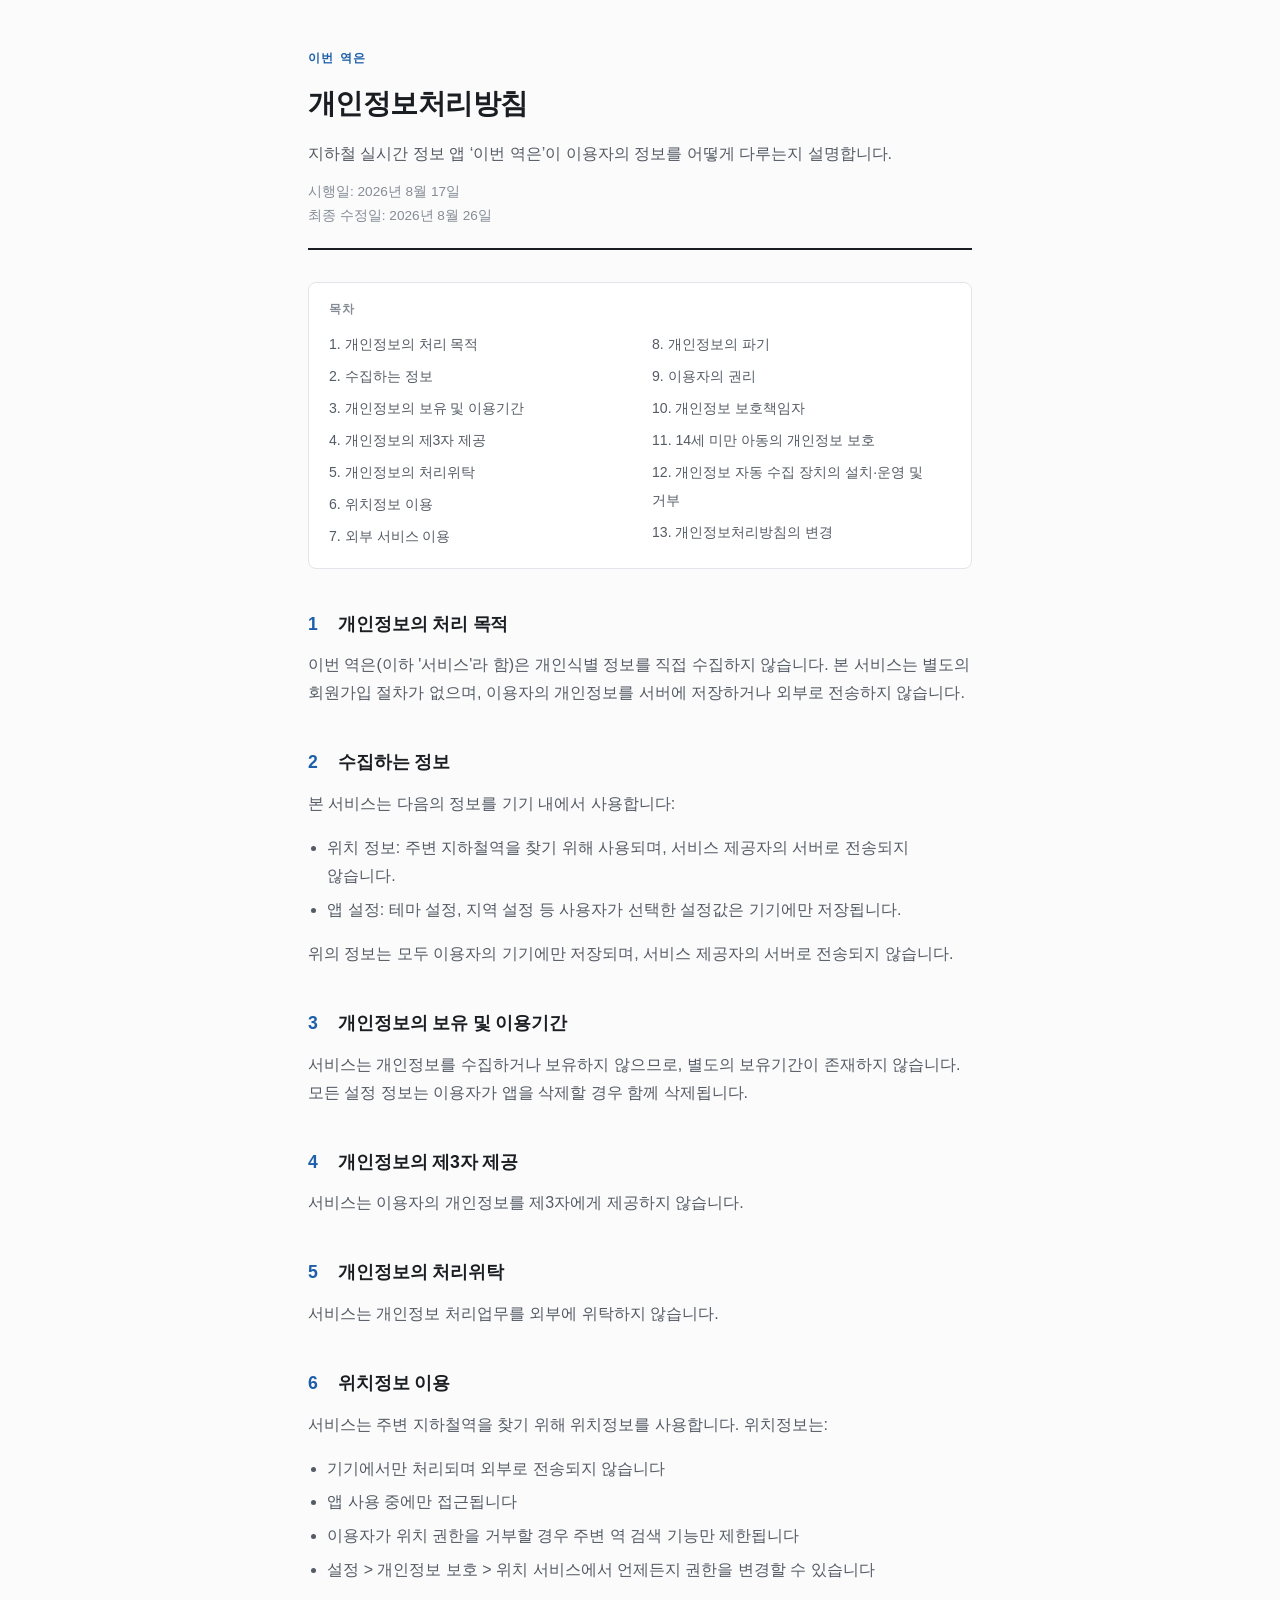
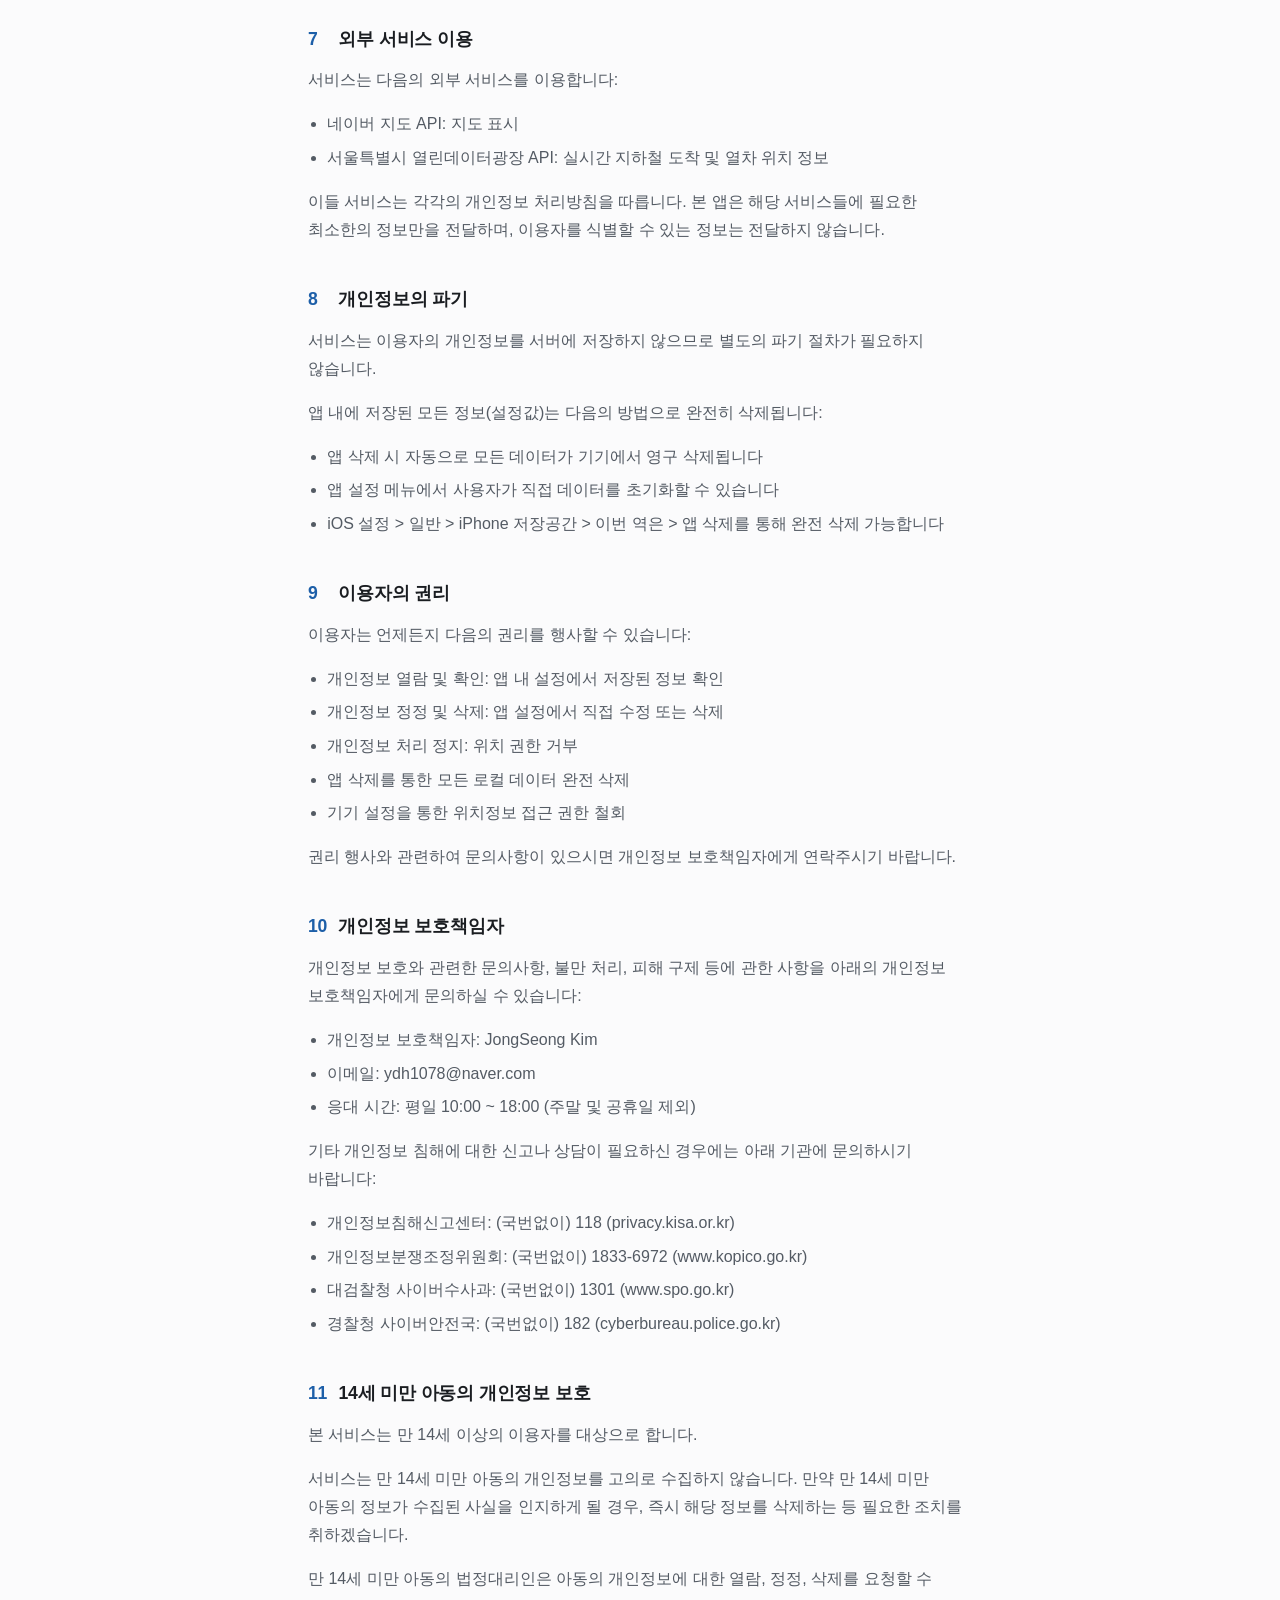
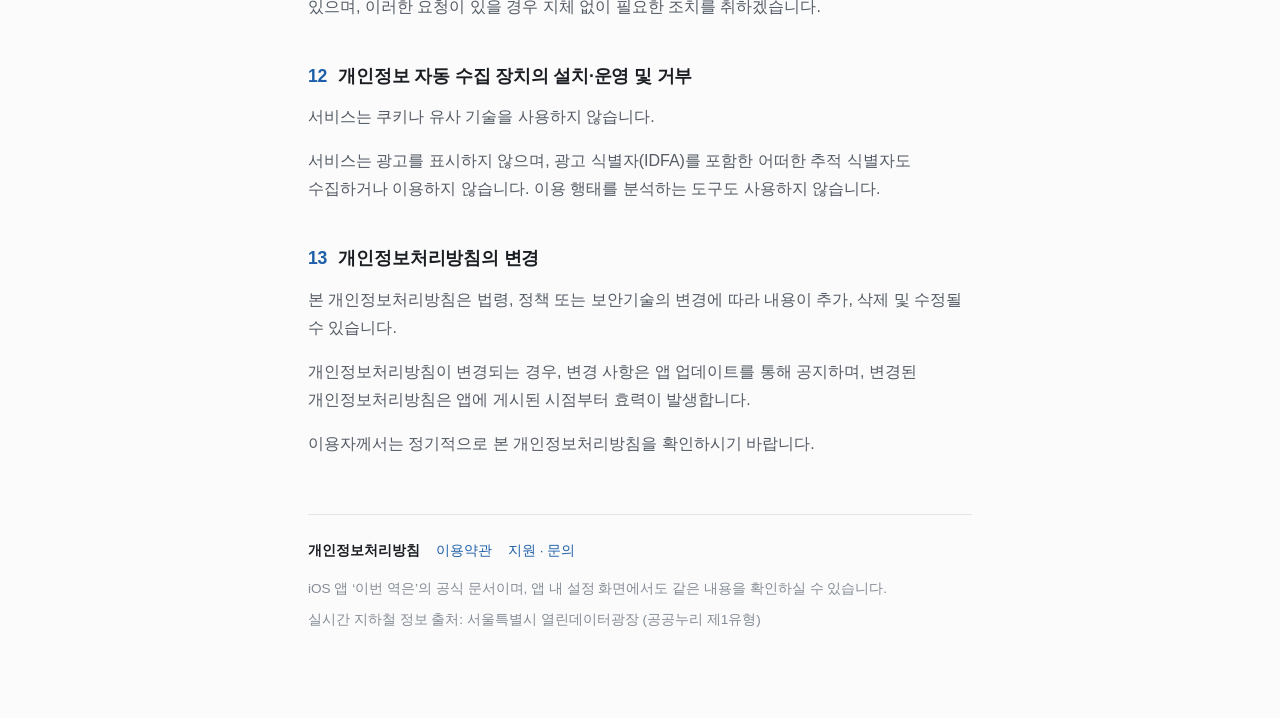
==== docs/index.html @ 6d937fe6 "Add files via upload" ====
<!DOCTYPE html>
<html lang="ko">
<head>
<meta charset="utf-8">
<meta name="viewport" content="width=device-width, initial-scale=1">
<title>개인정보처리방침 · 이번 역은</title>
<meta name="description" content="지하철 실시간 정보 앱 ‘이번 역은’이 이용자의 정보를 어떻게 다루는지 설명합니다.">
<link rel="stylesheet" href="style.css">
</head>
<body>
<div class="wrap">
  <header>
    <p class="app"><a href="index.html">이번 역은</a></p>
    <h1>개인정보처리방침</h1>
    <p class="lede">지하철 실시간 정보 앱 ‘이번 역은’이 이용자의 정보를 어떻게 다루는지 설명합니다.</p>
    <p class="dates">시행일: 2026년 8월 17일
최종 수정일: 2026년 8월 26일</p>
  </header>

  <nav aria-label="목차"><h2>목차</h2><ul><li><a href="#s1">1. 개인정보의 처리 목적</a></li><li><a href="#s2">2. 수집하는 정보</a></li><li><a href="#s3">3. 개인정보의 보유 및 이용기간</a></li><li><a href="#s4">4. 개인정보의 제3자 제공</a></li><li><a href="#s5">5. 개인정보의 처리위탁</a></li><li><a href="#s6">6. 위치정보 이용</a></li><li><a href="#s7">7. 외부 서비스 이용</a></li><li><a href="#s8">8. 개인정보의 파기</a></li><li><a href="#s9">9. 이용자의 권리</a></li><li><a href="#s10">10. 개인정보 보호책임자</a></li><li><a href="#s11">11. 14세 미만 아동의 개인정보 보호</a></li><li><a href="#s12">12. 개인정보 자동 수집 장치의 설치·운영 및 거부</a></li><li><a href="#s13">13. 개인정보처리방침의 변경</a></li></ul></nav>

    <section id="s1">
      <h2><span class="num">1</span>개인정보의 처리 목적</h2>
      <p>이번 역은(이하 &#x27;서비스&#x27;라 함)은 개인식별 정보를 직접 수집하지 않습니다. 본 서비스는 별도의 회원가입 절차가 없으며, 이용자의 개인정보를 서버에 저장하거나 외부로 전송하지 않습니다.</p>
    </section>
    <section id="s2">
      <h2><span class="num">2</span>수집하는 정보</h2>
      <p>본 서비스는 다음의 정보를 기기 내에서 사용합니다:</p>
      <ul><li>위치 정보: 주변 지하철역을 찾기 위해 사용되며, 서비스 제공자의 서버로 전송되지 않습니다.</li><li>앱 설정: 테마 설정, 지역 설정 등 사용자가 선택한 설정값은 기기에만 저장됩니다.</li></ul>
      <p>위의 정보는 모두 이용자의 기기에만 저장되며, 서비스 제공자의 서버로 전송되지 않습니다.</p>
    </section>
    <section id="s3">
      <h2><span class="num">3</span>개인정보의 보유 및 이용기간</h2>
      <p>서비스는 개인정보를 수집하거나 보유하지 않으므로, 별도의 보유기간이 존재하지 않습니다. 모든 설정 정보는 이용자가 앱을 삭제할 경우 함께 삭제됩니다.</p>
    </section>
    <section id="s4">
      <h2><span class="num">4</span>개인정보의 제3자 제공</h2>
      <p>서비스는 이용자의 개인정보를 제3자에게 제공하지 않습니다.</p>
    </section>
    <section id="s5">
      <h2><span class="num">5</span>개인정보의 처리위탁</h2>
      <p>서비스는 개인정보 처리업무를 외부에 위탁하지 않습니다.</p>
    </section>
    <section id="s6">
      <h2><span class="num">6</span>위치정보 이용</h2>
      <p>서비스는 주변 지하철역을 찾기 위해 위치정보를 사용합니다. 위치정보는:</p>
      <ul><li>기기에서만 처리되며 외부로 전송되지 않습니다</li><li>앱 사용 중에만 접근됩니다</li><li>이용자가 위치 권한을 거부할 경우 주변 역 검색 기능만 제한됩니다</li><li>설정 &gt; 개인정보 보호 &gt; 위치 서비스에서 언제든지 권한을 변경할 수 있습니다</li></ul>
    </section>
    <section id="s7">
      <h2><span class="num">7</span>외부 서비스 이용</h2>
      <p>서비스는 다음의 외부 서비스를 이용합니다:</p>
      <ul><li>네이버 지도 API: 지도 표시</li><li>서울특별시 열린데이터광장 API: 실시간 지하철 도착 및 열차 위치 정보</li></ul>
      <p>이들 서비스는 각각의 개인정보 처리방침을 따릅니다. 본 앱은 해당 서비스들에 필요한 최소한의 정보만을 전달하며, 이용자를 식별할 수 있는 정보는 전달하지 않습니다.</p>
    </section>
    <section id="s8">
      <h2><span class="num">8</span>개인정보의 파기</h2>
      <p>서비스는 이용자의 개인정보를 서버에 저장하지 않으므로 별도의 파기 절차가 필요하지 않습니다.</p>
      <p>앱 내에 저장된 모든 정보(설정값)는 다음의 방법으로 완전히 삭제됩니다:</p>
      <ul><li>앱 삭제 시 자동으로 모든 데이터가 기기에서 영구 삭제됩니다</li><li>앱 설정 메뉴에서 사용자가 직접 데이터를 초기화할 수 있습니다</li><li>iOS 설정 &gt; 일반 &gt; iPhone 저장공간 &gt; 이번 역은 &gt; 앱 삭제를 통해 완전 삭제 가능합니다</li></ul>
    </section>
    <section id="s9">
      <h2><span class="num">9</span>이용자의 권리</h2>
      <p>이용자는 언제든지 다음의 권리를 행사할 수 있습니다:</p>
      <ul><li>개인정보 열람 및 확인: 앱 내 설정에서 저장된 정보 확인</li><li>개인정보 정정 및 삭제: 앱 설정에서 직접 수정 또는 삭제</li><li>개인정보 처리 정지: 위치 권한 거부</li><li>앱 삭제를 통한 모든 로컬 데이터 완전 삭제</li><li>기기 설정을 통한 위치정보 접근 권한 철회</li></ul>
      <p>권리 행사와 관련하여 문의사항이 있으시면 개인정보 보호책임자에게 연락주시기 바랍니다.</p>
    </section>
    <section id="s10">
      <h2><span class="num">10</span>개인정보 보호책임자</h2>
      <p>개인정보 보호와 관련한 문의사항, 불만 처리, 피해 구제 등에 관한 사항을 아래의 개인정보 보호책임자에게 문의하실 수 있습니다:</p>
      <ul><li>개인정보 보호책임자: JongSeong Kim</li><li>이메일: ydh1078@naver.com</li><li>응대 시간: 평일 10:00 ~ 18:00 (주말 및 공휴일 제외)</li></ul>
      <p>기타 개인정보 침해에 대한 신고나 상담이 필요하신 경우에는 아래 기관에 문의하시기 바랍니다:</p>
      <ul><li>개인정보침해신고센터: (국번없이) 118 (privacy.kisa.or.kr)</li><li>개인정보분쟁조정위원회: (국번없이) 1833-6972 (www.kopico.go.kr)</li><li>대검찰청 사이버수사과: (국번없이) 1301 (www.spo.go.kr)</li><li>경찰청 사이버안전국: (국번없이) 182 (cyberbureau.police.go.kr)</li></ul>
    </section>
    <section id="s11">
      <h2><span class="num">11</span>14세 미만 아동의 개인정보 보호</h2>
      <p>본 서비스는 만 14세 이상의 이용자를 대상으로 합니다.</p>
      <p>서비스는 만 14세 미만 아동의 개인정보를 고의로 수집하지 않습니다. 만약 만 14세 미만 아동의 정보가 수집된 사실을 인지하게 될 경우, 즉시 해당 정보를 삭제하는 등 필요한 조치를 취하겠습니다.</p>
      <p>만 14세 미만 아동의 법정대리인은 아동의 개인정보에 대한 열람, 정정, 삭제를 요청할 수 있으며, 이러한 요청이 있을 경우 지체 없이 필요한 조치를 취하겠습니다.</p>
    </section>
    <section id="s12">
      <h2><span class="num">12</span>개인정보 자동 수집 장치의 설치·운영 및 거부</h2>
      <p>서비스는 쿠키나 유사 기술을 사용하지 않습니다.</p>
      <p>서비스는 광고를 표시하지 않으며, 광고 식별자(IDFA)를 포함한 어떠한 추적 식별자도 수집하거나 이용하지 않습니다. 이용 행태를 분석하는 도구도 사용하지 않습니다.</p>
    </section>
    <section id="s13">
      <h2><span class="num">13</span>개인정보처리방침의 변경</h2>
      <p>본 개인정보처리방침은 법령, 정책 또는 보안기술의 변경에 따라 내용이 추가, 삭제 및 수정될 수 있습니다.</p>
      <p>개인정보처리방침이 변경되는 경우, 변경 사항은 앱 업데이트를 통해 공지하며, 변경된 개인정보처리방침은 앱에 게시된 시점부터 효력이 발생합니다.</p>
      <p>이용자께서는 정기적으로 본 개인정보처리방침을 확인하시기 바랍니다.</p>
    </section>

  <footer>
    <div class="doclinks"><span aria-current="page">개인정보처리방침</span><a href="terms.html">이용약관</a><a href="support.html">지원 · 문의</a></div>
    <p>iOS 앱 &lsquo;이번 역은&rsquo;의 공식 문서이며, 앱 내 설정 화면에서도 같은 내용을 확인하실 수 있습니다.</p>
    <p>실시간 지하철 정보 출처: 서울특별시 열린데이터광장 (공공누리 제1유형)</p>
  </footer>
</div>
</body>
</html>
---- docs/style.css ----
/* 이번 역은 — 문서 페이지 공통 스타일 */

:root {
  --paper: #FBFBFC;
  --surface: #FFFFFF;
  --ink: #1A1D21;
  --muted: #545B64;
  --faint: #858C95;
  --rule: #E2E5E9;
  --accent: #1D5FA8;
}

@media (prefers-color-scheme: dark) {
  :root {
    --paper: #0F1215;
    --surface: #171B1F;
    --ink: #E8EAED;
    --muted: #A3AAB3;
    --faint: #757D86;
    --rule: #262B31;
    --accent: #78ABE8;
  }
}

* { box-sizing: border-box; }
html { scroll-behavior: smooth; }
@media (prefers-reduced-motion: reduce) { html { scroll-behavior: auto; } }

body {
  margin: 0;
  background: var(--paper);
  color: var(--ink);
  font-family: -apple-system, BlinkMacSystemFont, "Apple SD Gothic Neo",
               "Pretendard", "Malgun Gothic", "Noto Sans KR", sans-serif;
  font-size: 16px;
  line-height: 1.75;
  word-break: keep-all;
  -webkit-text-size-adjust: 100%;
}

.wrap { max-width: 44rem; margin: 0 auto; padding: 3rem 1.25rem 5rem; }

/* 머리말 */
header { border-bottom: 2px solid var(--ink); padding-bottom: 1.25rem; margin-bottom: 2rem; }
.app { font-size: 0.78rem; font-weight: 700; letter-spacing: 0.12em; color: var(--accent); margin: 0 0 0.6rem; }
.app a { color: inherit; text-decoration: none; }
.app a:hover { text-decoration: underline; }
h1 { font-size: 1.75rem; font-weight: 700; letter-spacing: -0.02em; margin: 0 0 0.75rem; }
.lede { font-size: 1rem; color: var(--muted); margin: 0 0 0.75rem; }
.dates { font-size: 0.85rem; color: var(--faint); margin: 0; white-space: pre-line; }

/* 목차 */
nav { background: var(--surface); border: 1px solid var(--rule); border-radius: 8px; padding: 1rem 1.25rem; margin-bottom: 2.5rem; }
nav h2 { font-size: 0.75rem; font-weight: 700; letter-spacing: 0.1em; color: var(--faint); margin: 0 0 0.6rem; text-transform: uppercase; }
nav ul { list-style: none; margin: 0; padding: 0; columns: 2; column-gap: 1.5rem; }
nav li { break-inside: avoid; margin-bottom: 0.25rem; }
nav a { color: var(--muted); text-decoration: none; font-size: 0.88rem; }
nav a:hover, nav a:focus-visible { color: var(--accent); text-decoration: underline; }
@media (max-width: 30rem) { nav ul { columns: 1; } }

/* 본문 */
section { margin-bottom: 2.5rem; scroll-margin-top: 1.5rem; }
h2 { font-size: 1.1rem; font-weight: 700; letter-spacing: -0.01em; margin: 0 0 0.75rem; }
.num { display: inline-block; min-width: 1.9rem; color: var(--accent); font-variant-numeric: tabular-nums; }
p { margin: 0 0 1rem; color: var(--muted); }
.wrap ul:not(nav ul) { margin: 0 0 1rem; padding-left: 1.2rem; color: var(--muted); }
li { margin-bottom: 0.35rem; }
a { color: var(--accent); }

/* 문의 카드 */
.card { background: var(--surface); border: 1px solid var(--rule); border-radius: 8px; padding: 1.25rem 1.4rem; margin-bottom: 2.5rem; }
.card dl { margin: 0; display: grid; grid-template-columns: auto 1fr; gap: 0.4rem 1.25rem; }
.card dt { color: var(--faint); font-size: 0.88rem; white-space: nowrap; }
.card dd { margin: 0; color: var(--ink); }

/* 꼬리말 */
footer { border-top: 1px solid var(--rule); padding-top: 1.5rem; margin-top: 3.5rem; font-size: 0.85rem; color: var(--faint); }
footer p { color: inherit; margin-bottom: 0.4rem; }
.doclinks { display: flex; flex-wrap: wrap; gap: 0.35rem 1rem; margin-bottom: 0.9rem; }
.doclinks a { text-decoration: none; }
.doclinks a:hover { text-decoration: underline; }
.doclinks span[aria-current] { color: var(--ink); font-weight: 600; }
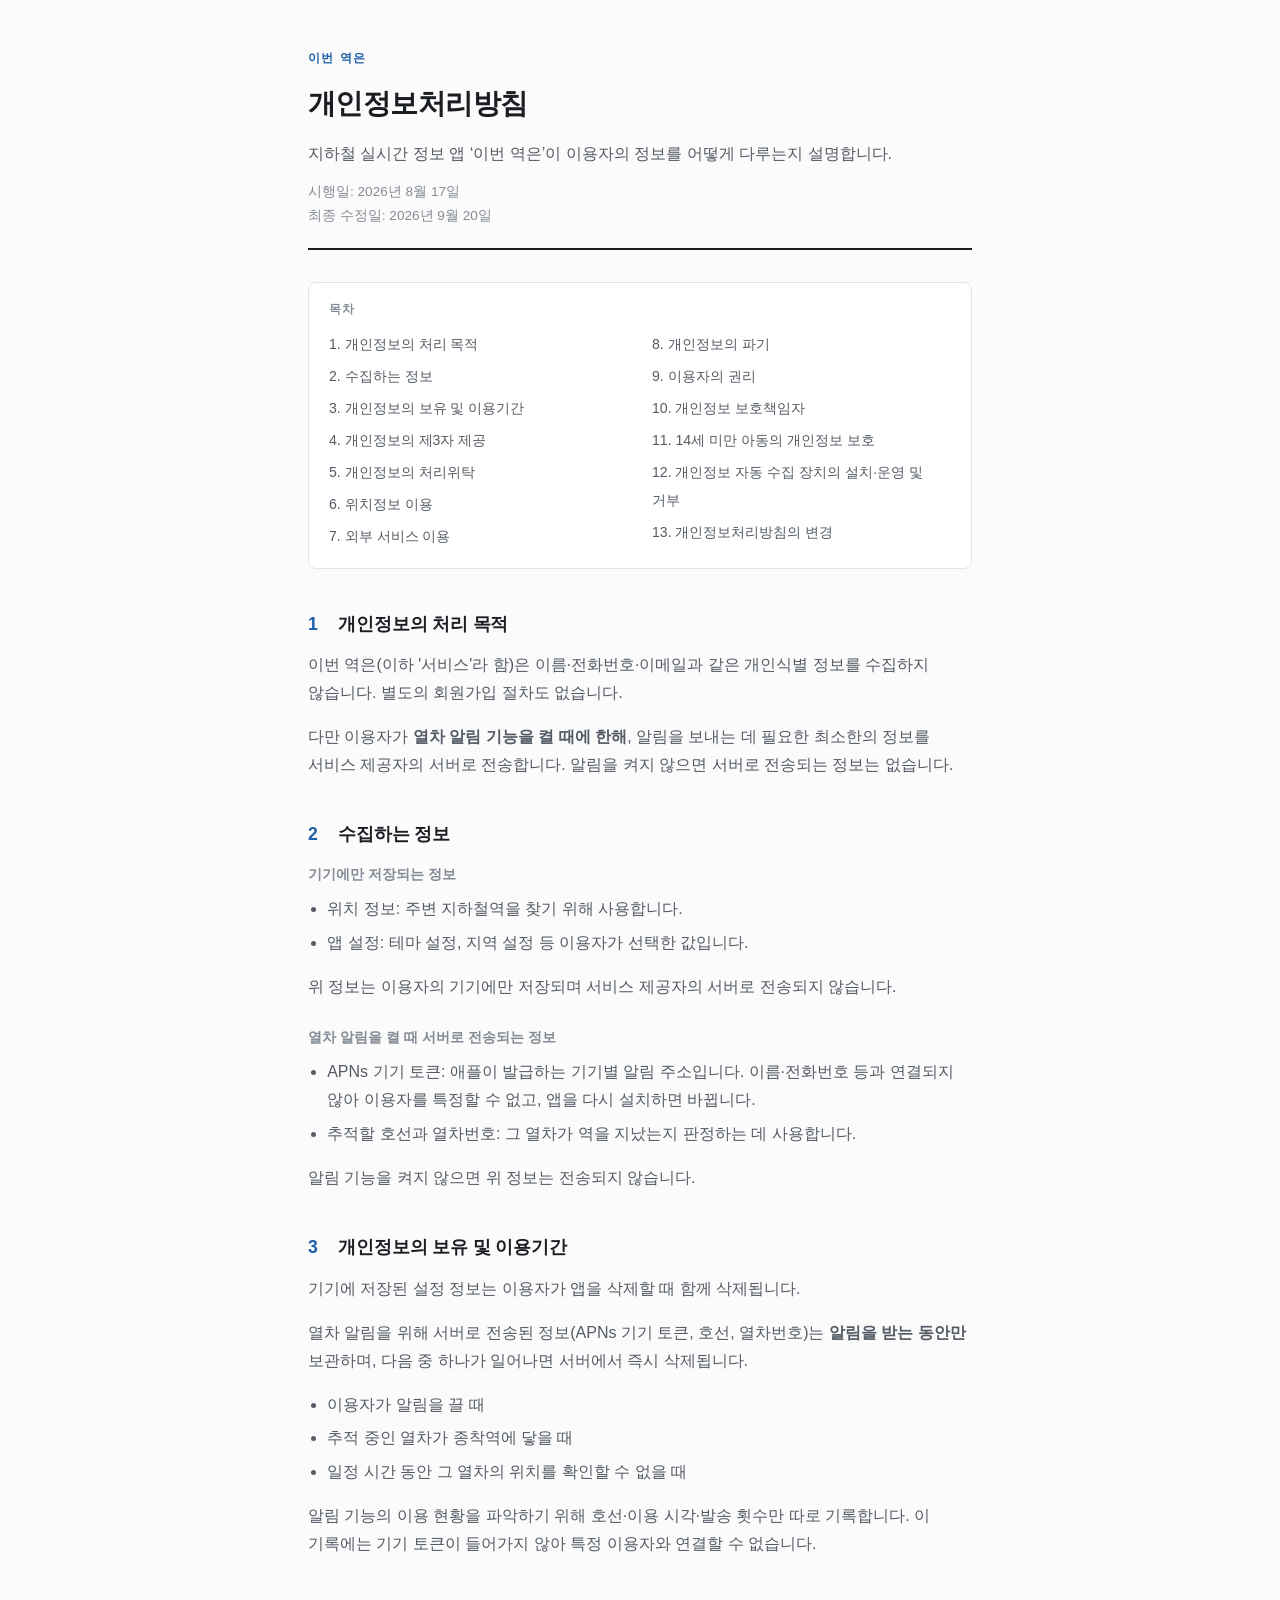
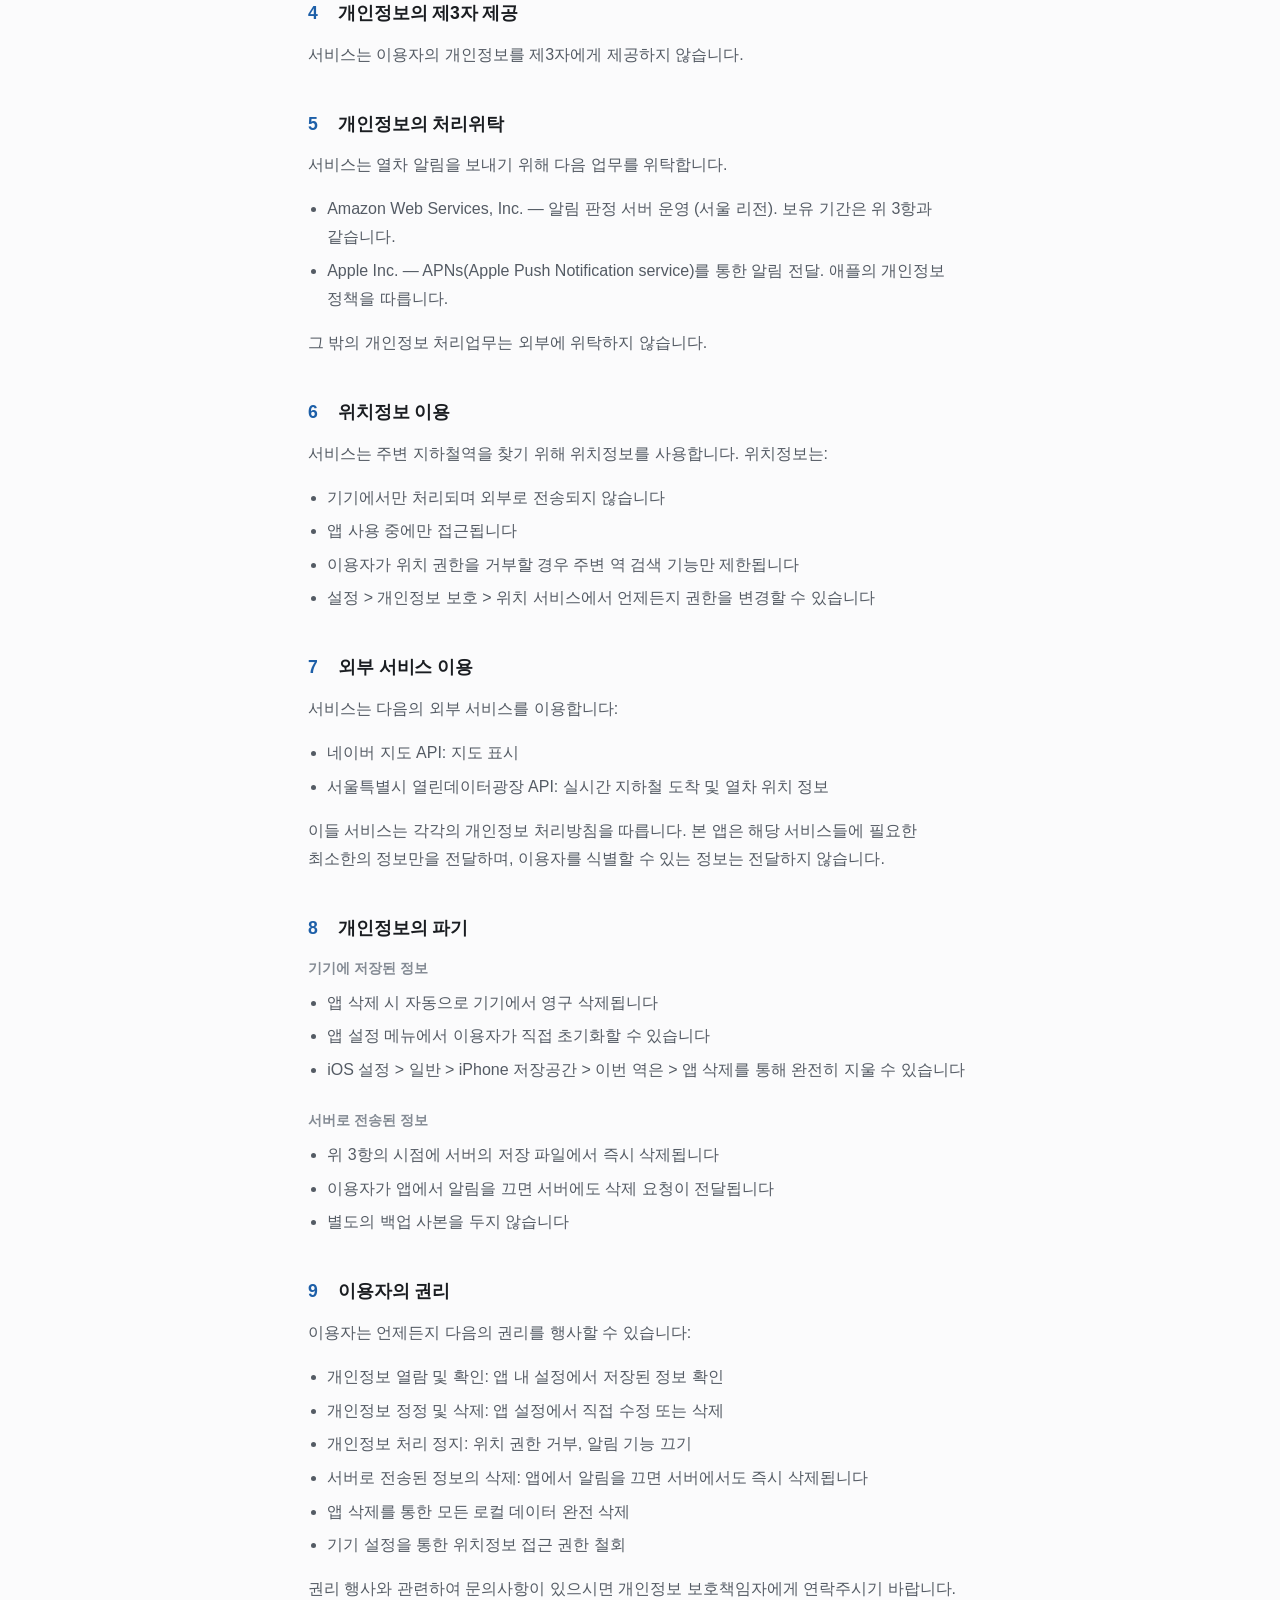
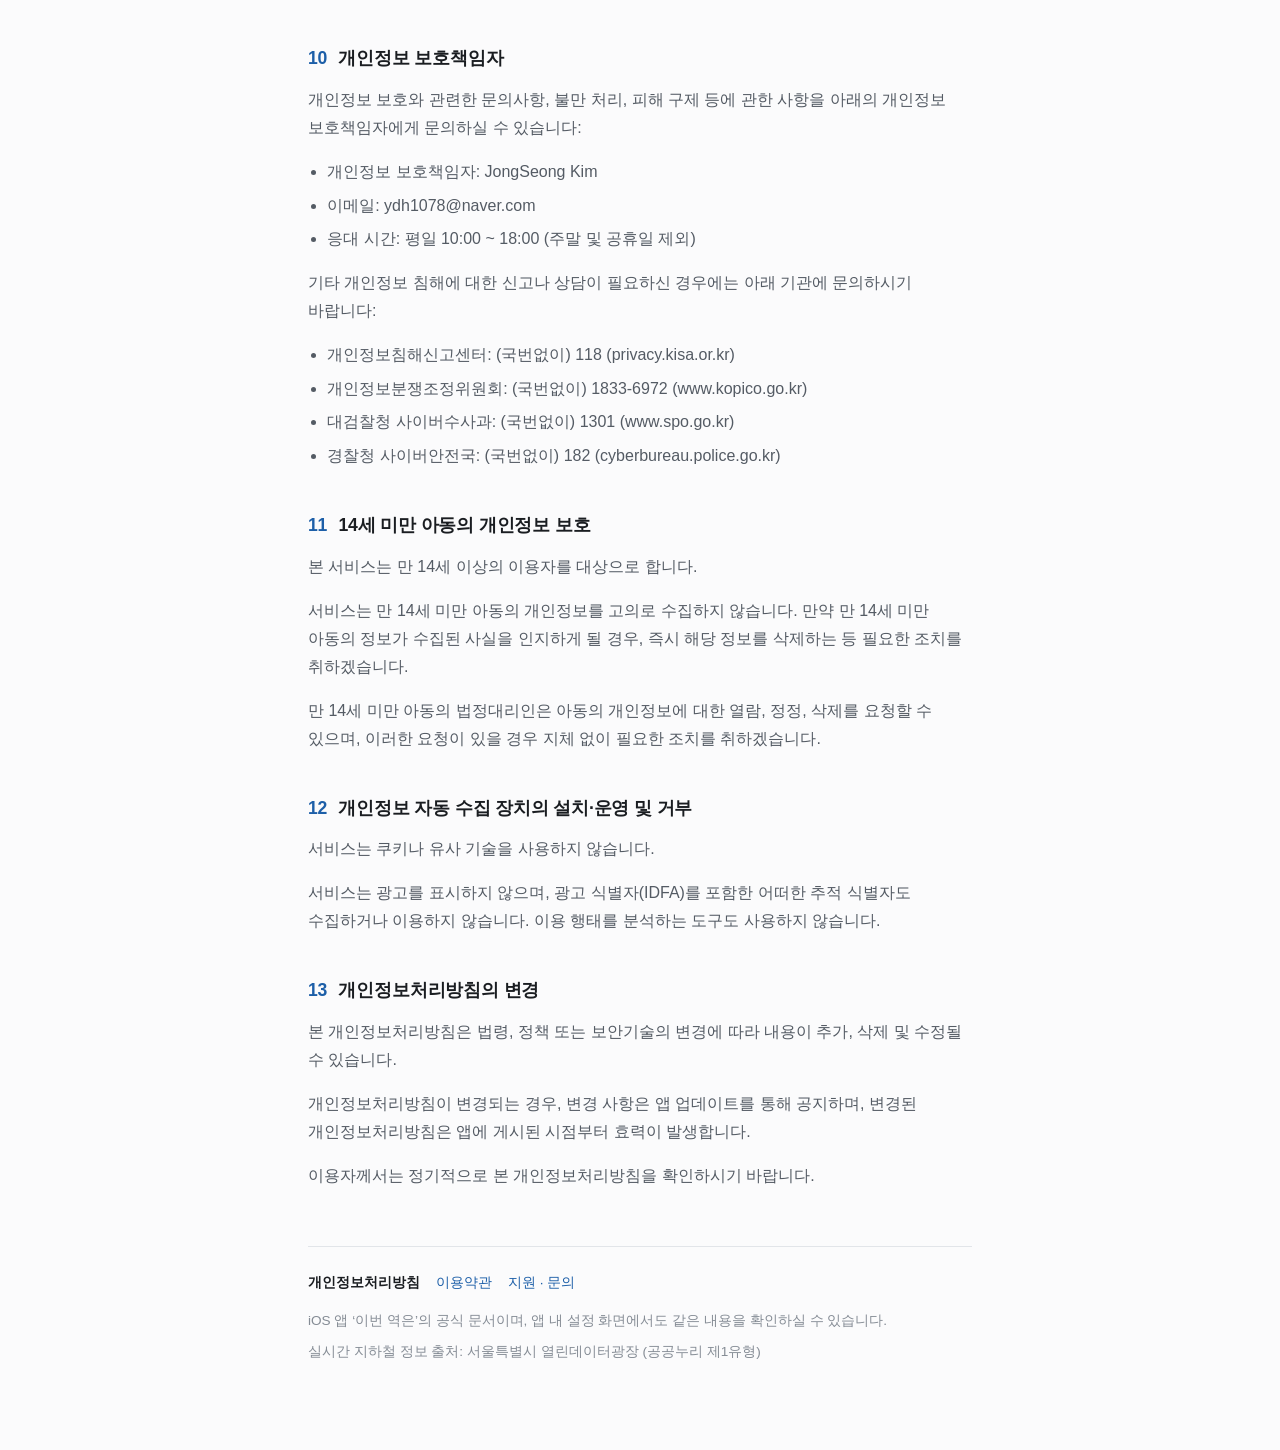
==== commit b67dc5ef: "열차 알림 기능을 개인정보처리방침·이용약관에 반영 알림을 켤 때 APNs 기기 토큰과 호선·열차번호가 서버로 전송되는데, 두 문서 모두 "서버에 저장하거나 외부로 전송하지 않는다"" ====
--- a/docs/index.html
+++ b/docs/index.html
@@ -14,24 +14,31 @@
     <h1>개인정보처리방침</h1>
     <p class="lede">지하철 실시간 정보 앱 ‘이번 역은’이 이용자의 정보를 어떻게 다루는지 설명합니다.</p>
     <p class="dates">시행일: 2026년 8월 17일
-최종 수정일: 2026년 8월 26일</p>
+최종 수정일: 2026년 9월 20일</p>
   </header>
 
   <nav aria-label="목차"><h2>목차</h2><ul><li><a href="#s1">1. 개인정보의 처리 목적</a></li><li><a href="#s2">2. 수집하는 정보</a></li><li><a href="#s3">3. 개인정보의 보유 및 이용기간</a></li><li><a href="#s4">4. 개인정보의 제3자 제공</a></li><li><a href="#s5">5. 개인정보의 처리위탁</a></li><li><a href="#s6">6. 위치정보 이용</a></li><li><a href="#s7">7. 외부 서비스 이용</a></li><li><a href="#s8">8. 개인정보의 파기</a></li><li><a href="#s9">9. 이용자의 권리</a></li><li><a href="#s10">10. 개인정보 보호책임자</a></li><li><a href="#s11">11. 14세 미만 아동의 개인정보 보호</a></li><li><a href="#s12">12. 개인정보 자동 수집 장치의 설치·운영 및 거부</a></li><li><a href="#s13">13. 개인정보처리방침의 변경</a></li></ul></nav>
 
     <section id="s1">
       <h2><span class="num">1</span>개인정보의 처리 목적</h2>
-      <p>이번 역은(이하 &#x27;서비스&#x27;라 함)은 개인식별 정보를 직접 수집하지 않습니다. 본 서비스는 별도의 회원가입 절차가 없으며, 이용자의 개인정보를 서버에 저장하거나 외부로 전송하지 않습니다.</p>
+      <p>이번 역은(이하 &#x27;서비스&#x27;라 함)은 이름·전화번호·이메일과 같은 개인식별 정보를 수집하지 않습니다. 별도의 회원가입 절차도 없습니다.</p>
+      <p>다만 이용자가 <strong>열차 알림 기능을 켤 때에 한해</strong>, 알림을 보내는 데 필요한 최소한의 정보를 서비스 제공자의 서버로 전송합니다. 알림을 켜지 않으면 서버로 전송되는 정보는 없습니다.</p>
     </section>
     <section id="s2">
       <h2><span class="num">2</span>수집하는 정보</h2>
-      <p>본 서비스는 다음의 정보를 기기 내에서 사용합니다:</p>
-      <ul><li>위치 정보: 주변 지하철역을 찾기 위해 사용되며, 서비스 제공자의 서버로 전송되지 않습니다.</li><li>앱 설정: 테마 설정, 지역 설정 등 사용자가 선택한 설정값은 기기에만 저장됩니다.</li></ul>
-      <p>위의 정보는 모두 이용자의 기기에만 저장되며, 서비스 제공자의 서버로 전송되지 않습니다.</p>
+      <h3>기기에만 저장되는 정보</h3>
+      <ul><li>위치 정보: 주변 지하철역을 찾기 위해 사용합니다.</li><li>앱 설정: 테마 설정, 지역 설정 등 이용자가 선택한 값입니다.</li></ul>
+      <p>위 정보는 이용자의 기기에만 저장되며 서비스 제공자의 서버로 전송되지 않습니다.</p>
+      <h3>열차 알림을 켤 때 서버로 전송되는 정보</h3>
+      <ul><li>APNs 기기 토큰: 애플이 발급하는 기기별 알림 주소입니다. 이름·전화번호 등과 연결되지 않아 이용자를 특정할 수 없고, 앱을 다시 설치하면 바뀝니다.</li><li>추적할 호선과 열차번호: 그 열차가 역을 지났는지 판정하는 데 사용합니다.</li></ul>
+      <p>알림 기능을 켜지 않으면 위 정보는 전송되지 않습니다.</p>
     </section>
     <section id="s3">
       <h2><span class="num">3</span>개인정보의 보유 및 이용기간</h2>
-      <p>서비스는 개인정보를 수집하거나 보유하지 않으므로, 별도의 보유기간이 존재하지 않습니다. 모든 설정 정보는 이용자가 앱을 삭제할 경우 함께 삭제됩니다.</p>
+      <p>기기에 저장된 설정 정보는 이용자가 앱을 삭제할 때 함께 삭제됩니다.</p>
+      <p>열차 알림을 위해 서버로 전송된 정보(APNs 기기 토큰, 호선, 열차번호)는 <strong>알림을 받는 동안만</strong> 보관하며, 다음 중 하나가 일어나면 서버에서 즉시 삭제됩니다.</p>
+      <ul><li>이용자가 알림을 끌 때</li><li>추적 중인 열차가 종착역에 닿을 때</li><li>일정 시간 동안 그 열차의 위치를 확인할 수 없을 때</li></ul>
+      <p>알림 기능의 이용 현황을 파악하기 위해 호선·이용 시각·발송 횟수만 따로 기록합니다. 이 기록에는 기기 토큰이 들어가지 않아 특정 이용자와 연결할 수 없습니다.</p>
     </section>
     <section id="s4">
       <h2><span class="num">4</span>개인정보의 제3자 제공</h2>
@@ -39,7 +46,9 @@
     </section>
     <section id="s5">
       <h2><span class="num">5</span>개인정보의 처리위탁</h2>
-      <p>서비스는 개인정보 처리업무를 외부에 위탁하지 않습니다.</p>
+      <p>서비스는 열차 알림을 보내기 위해 다음 업무를 위탁합니다.</p>
+      <ul><li>Amazon Web Services, Inc. — 알림 판정 서버 운영 (서울 리전). 보유 기간은 위 3항과 같습니다.</li><li>Apple Inc. — APNs(Apple Push Notification service)를 통한 알림 전달. 애플의 개인정보 정책을 따릅니다.</li></ul>
+      <p>그 밖의 개인정보 처리업무는 외부에 위탁하지 않습니다.</p>
     </section>
     <section id="s6">
       <h2><span class="num">6</span>위치정보 이용</h2>
@@ -54,14 +63,15 @@
     </section>
     <section id="s8">
       <h2><span class="num">8</span>개인정보의 파기</h2>
-      <p>서비스는 이용자의 개인정보를 서버에 저장하지 않으므로 별도의 파기 절차가 필요하지 않습니다.</p>
-      <p>앱 내에 저장된 모든 정보(설정값)는 다음의 방법으로 완전히 삭제됩니다:</p>
-      <ul><li>앱 삭제 시 자동으로 모든 데이터가 기기에서 영구 삭제됩니다</li><li>앱 설정 메뉴에서 사용자가 직접 데이터를 초기화할 수 있습니다</li><li>iOS 설정 &gt; 일반 &gt; iPhone 저장공간 &gt; 이번 역은 &gt; 앱 삭제를 통해 완전 삭제 가능합니다</li></ul>
+      <h3>기기에 저장된 정보</h3>
+      <ul><li>앱 삭제 시 자동으로 기기에서 영구 삭제됩니다</li><li>앱 설정 메뉴에서 이용자가 직접 초기화할 수 있습니다</li><li>iOS 설정 &gt; 일반 &gt; iPhone 저장공간 &gt; 이번 역은 &gt; 앱 삭제를 통해 완전히 지울 수 있습니다</li></ul>
+      <h3>서버로 전송된 정보</h3>
+      <ul><li>위 3항의 시점에 서버의 저장 파일에서 즉시 삭제됩니다</li><li>이용자가 앱에서 알림을 끄면 서버에도 삭제 요청이 전달됩니다</li><li>별도의 백업 사본을 두지 않습니다</li></ul>
     </section>
     <section id="s9">
       <h2><span class="num">9</span>이용자의 권리</h2>
       <p>이용자는 언제든지 다음의 권리를 행사할 수 있습니다:</p>
-      <ul><li>개인정보 열람 및 확인: 앱 내 설정에서 저장된 정보 확인</li><li>개인정보 정정 및 삭제: 앱 설정에서 직접 수정 또는 삭제</li><li>개인정보 처리 정지: 위치 권한 거부</li><li>앱 삭제를 통한 모든 로컬 데이터 완전 삭제</li><li>기기 설정을 통한 위치정보 접근 권한 철회</li></ul>
+      <ul><li>개인정보 열람 및 확인: 앱 내 설정에서 저장된 정보 확인</li><li>개인정보 정정 및 삭제: 앱 설정에서 직접 수정 또는 삭제</li><li>개인정보 처리 정지: 위치 권한 거부, 알림 기능 끄기</li><li>서버로 전송된 정보의 삭제: 앱에서 알림을 끄면 서버에서도 즉시 삭제됩니다</li><li>앱 삭제를 통한 모든 로컬 데이터 완전 삭제</li><li>기기 설정을 통한 위치정보 접근 권한 철회</li></ul>
       <p>권리 행사와 관련하여 문의사항이 있으시면 개인정보 보호책임자에게 연락주시기 바랍니다.</p>
     </section>
     <section id="s10">
--- a/docs/style.css
+++ b/docs/style.css
@@ -61,6 +61,8 @@
 /* 본문 */
 section { margin-bottom: 2.5rem; scroll-margin-top: 1.5rem; }
 h2 { font-size: 1.1rem; font-weight: 700; letter-spacing: -0.01em; margin: 0 0 0.75rem; }
+h3 { font-size: 0.9rem; font-weight: 600; color: var(--faint); margin: 1.5rem 0 0.5rem; }
+h3:first-of-type { margin-top: 0; }
 .num { display: inline-block; min-width: 1.9rem; color: var(--accent); font-variant-numeric: tabular-nums; }
 p { margin: 0 0 1rem; color: var(--muted); }
 .wrap ul:not(nav ul) { margin: 0 0 1rem; padding-left: 1.2rem; color: var(--muted); }
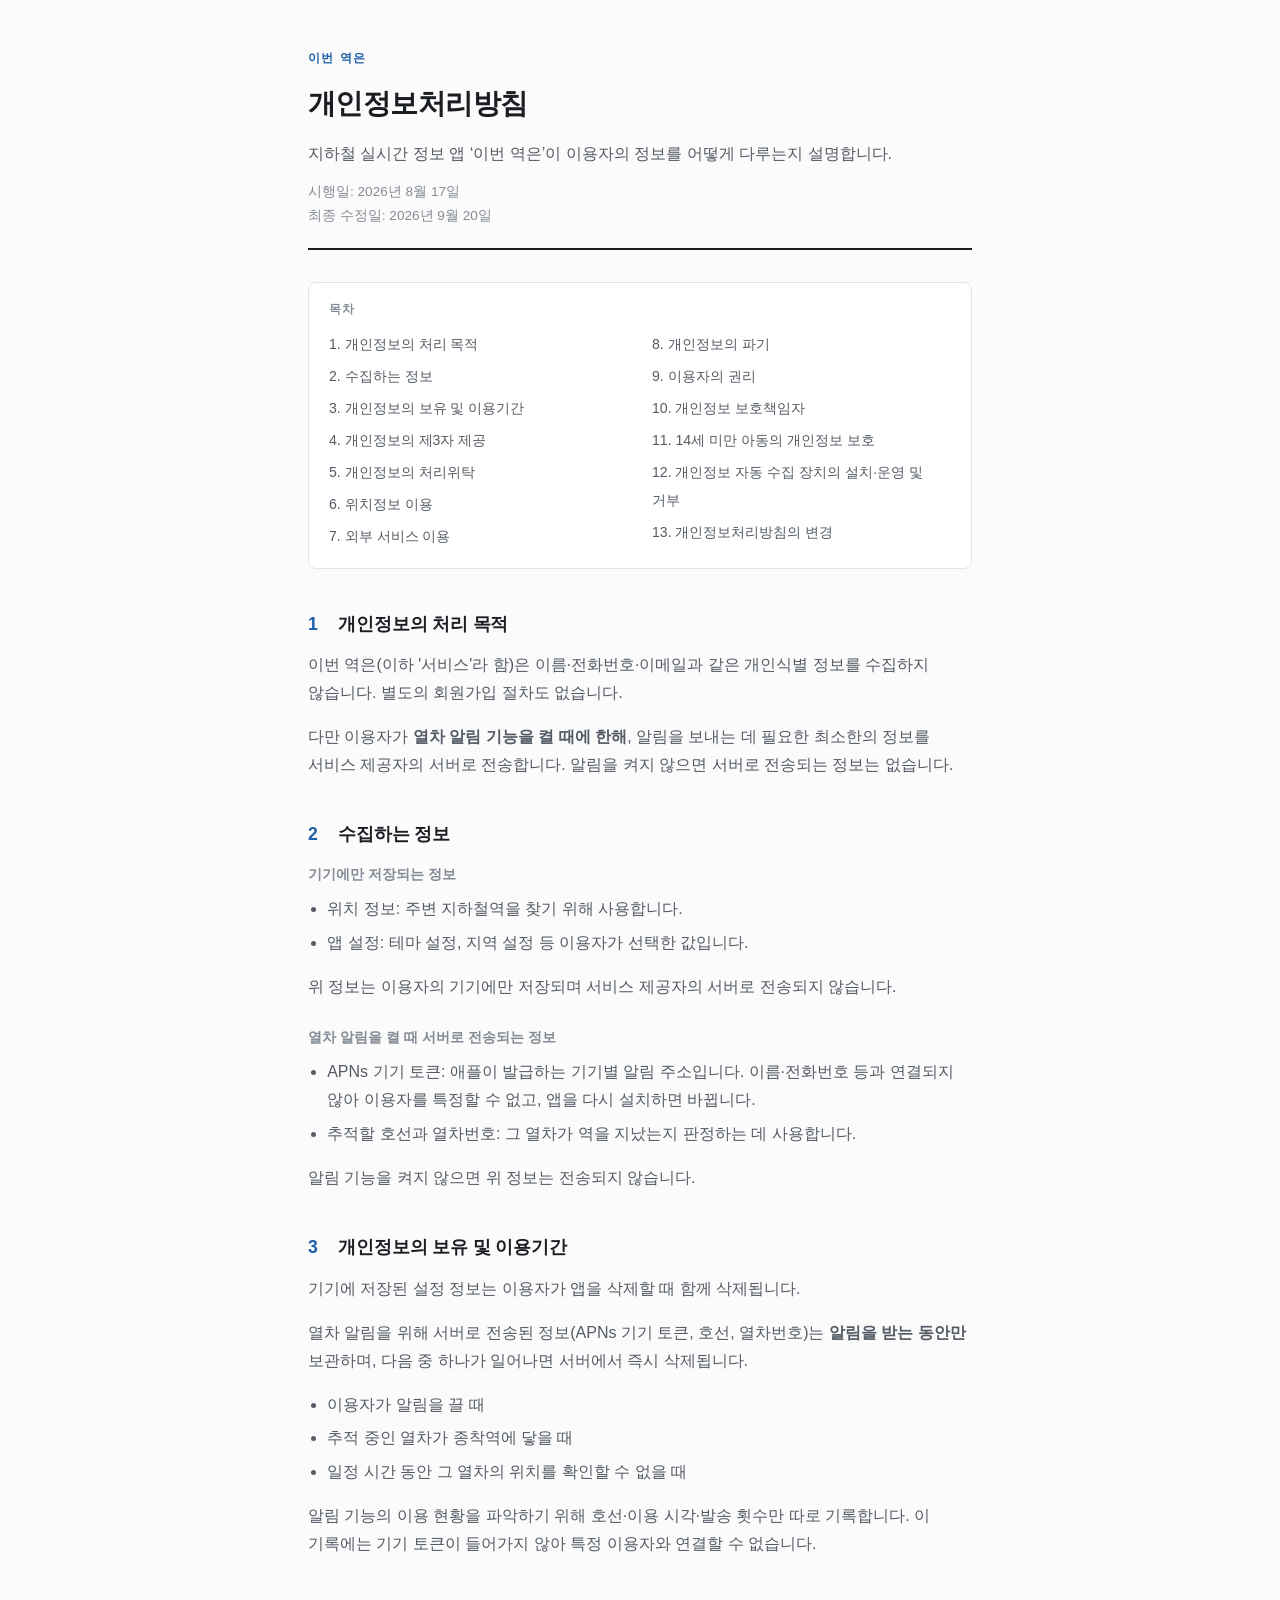
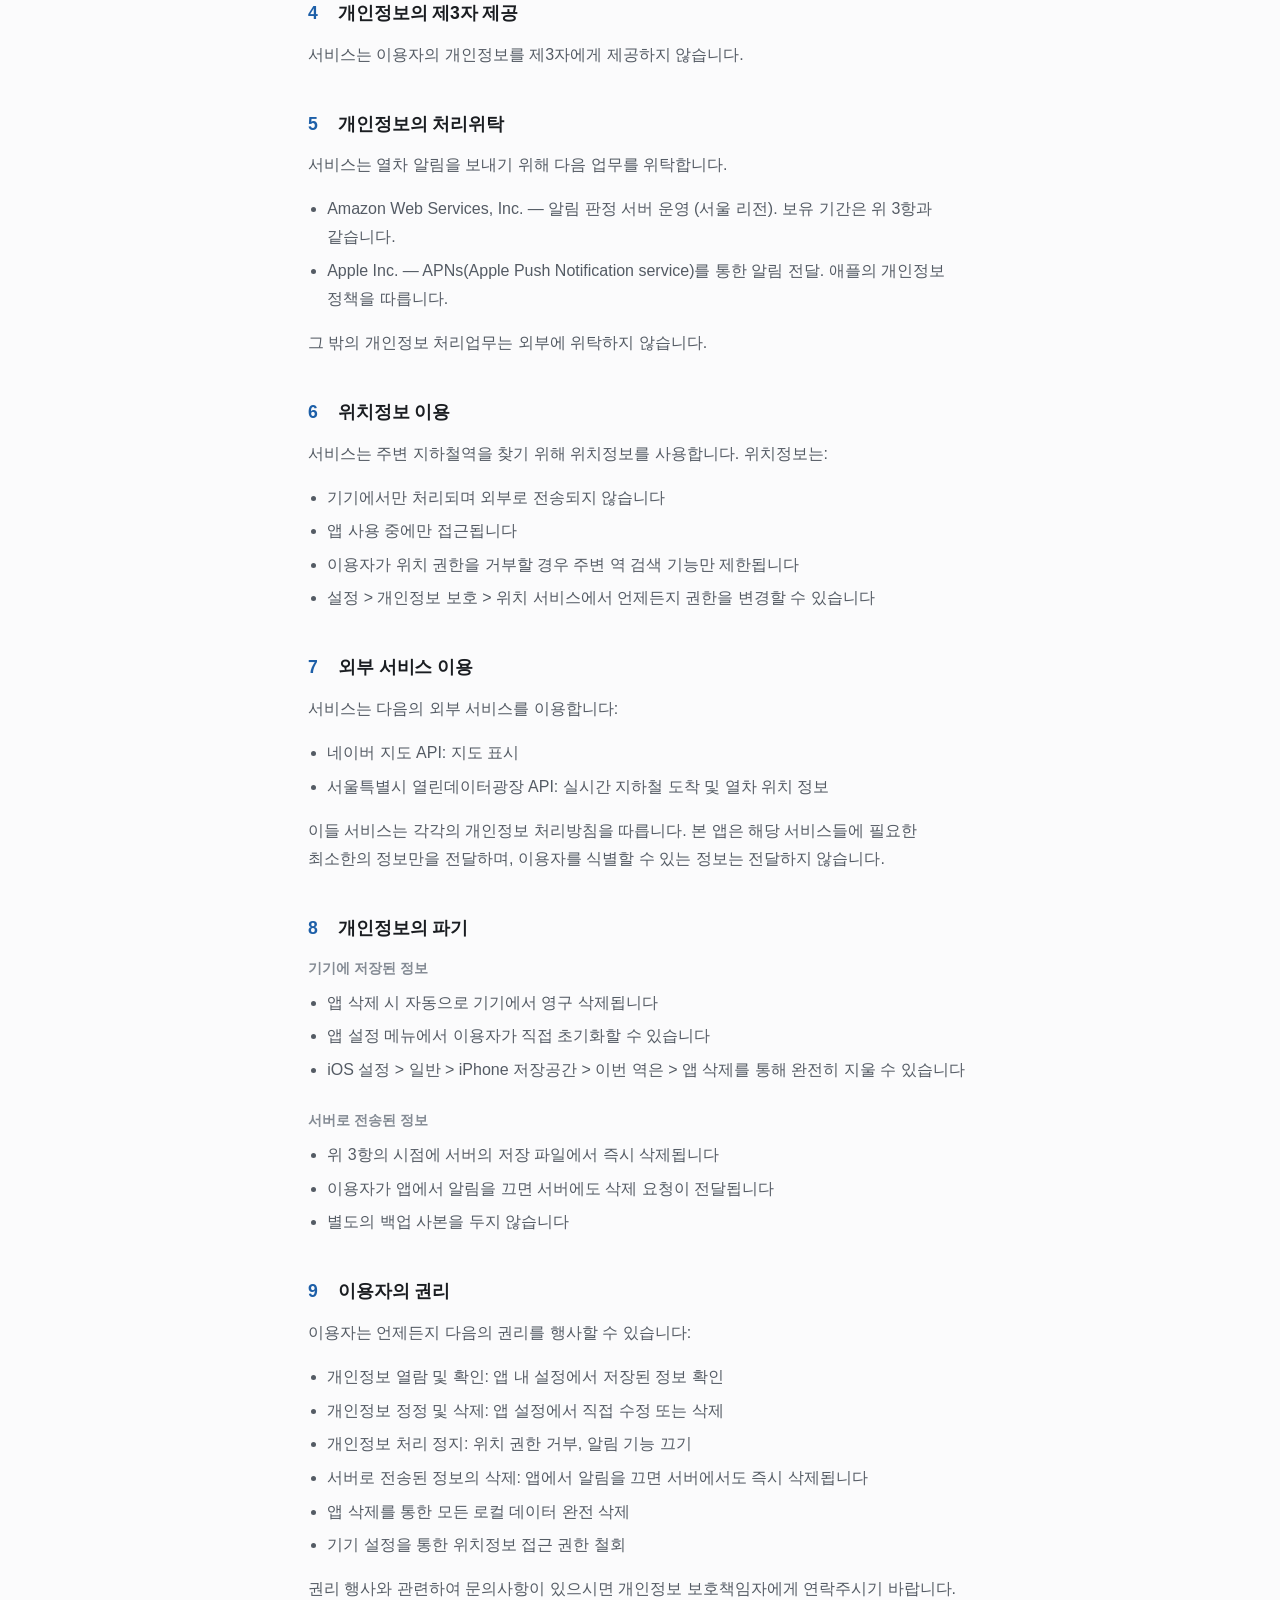
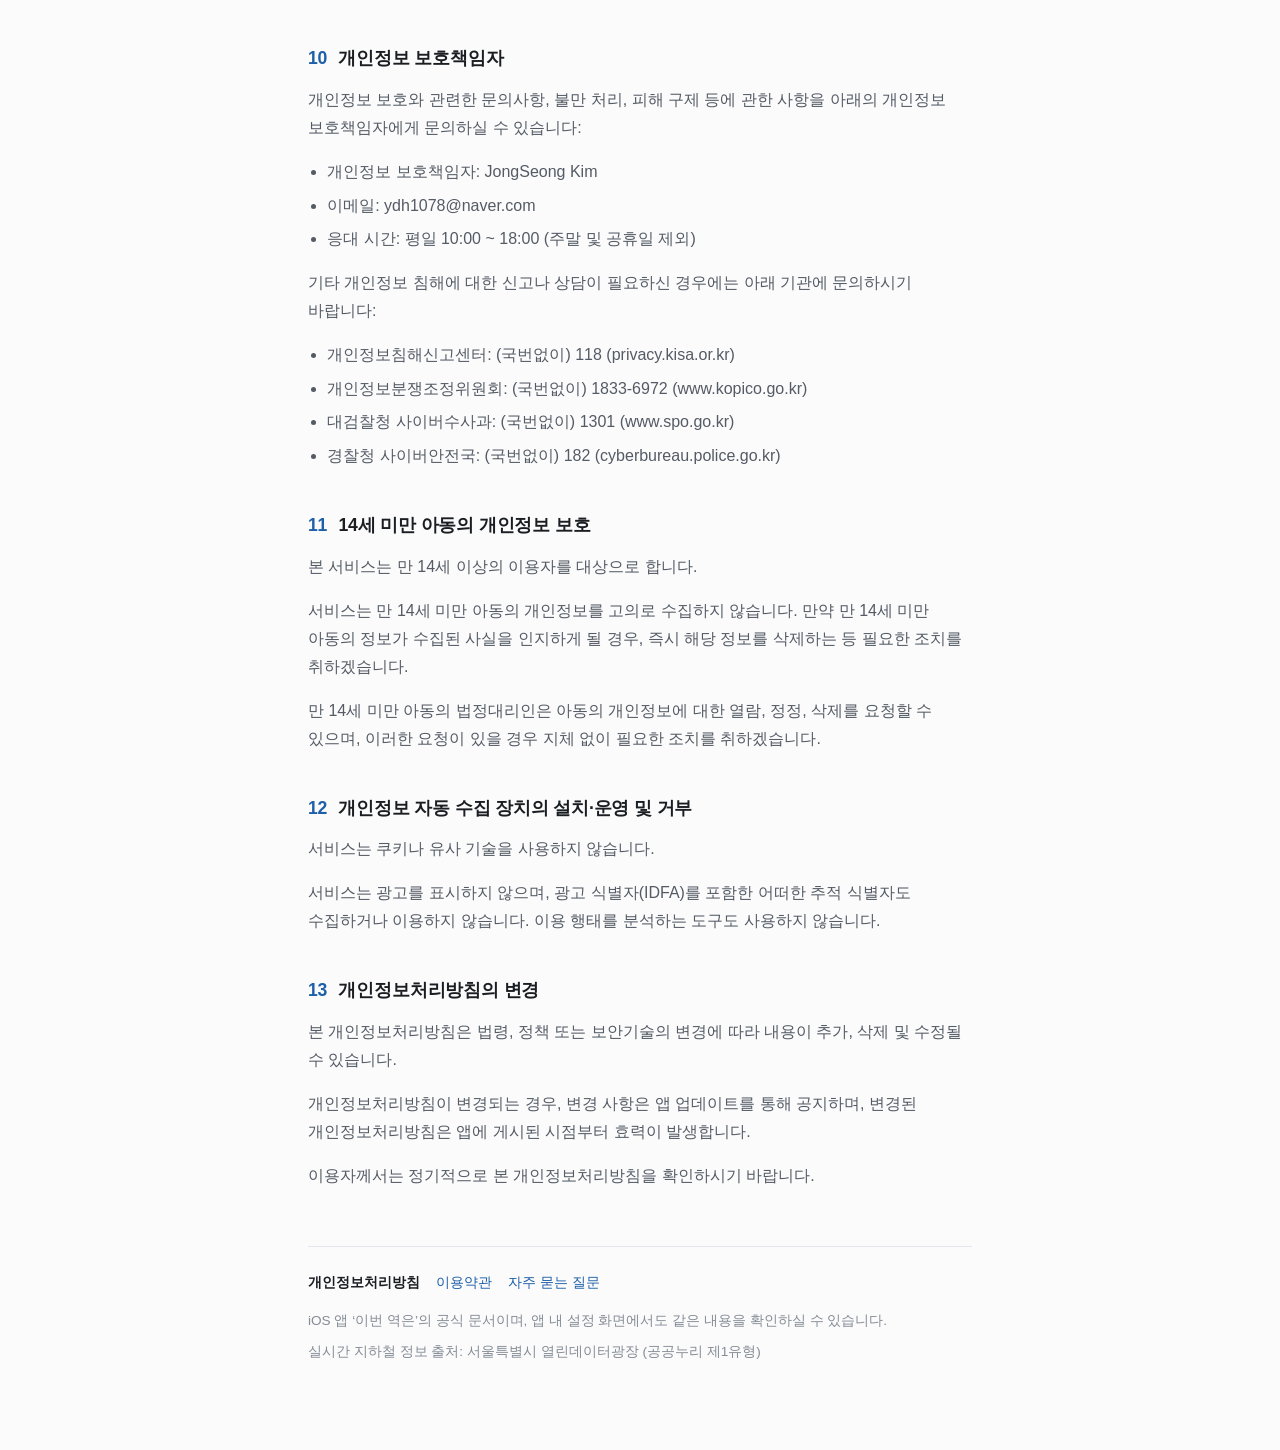
==== commit 16172b76: "자주 묻는 질문에 열차 알림 항목을 넣고 페이지를 다시 짬 앱 설정에서 이 페이지로 들어오게 할 참이라, 들어오자마자 질문이 보이도록 문의 카드를 맨 아래로 내리고 제목을 "자주 " ====
--- a/docs/index.html
+++ b/docs/index.html
@@ -100,7 +100,7 @@
     </section>
 
   <footer>
-    <div class="doclinks"><span aria-current="page">개인정보처리방침</span><a href="terms.html">이용약관</a><a href="support.html">지원 · 문의</a></div>
+    <div class="doclinks"><span aria-current="page">개인정보처리방침</span><a href="terms.html">이용약관</a><a href="support.html">자주 묻는 질문</a></div>
     <p>iOS 앱 &lsquo;이번 역은&rsquo;의 공식 문서이며, 앱 내 설정 화면에서도 같은 내용을 확인하실 수 있습니다.</p>
     <p>실시간 지하철 정보 출처: 서울특별시 열린데이터광장 (공공누리 제1유형)</p>
   </footer>
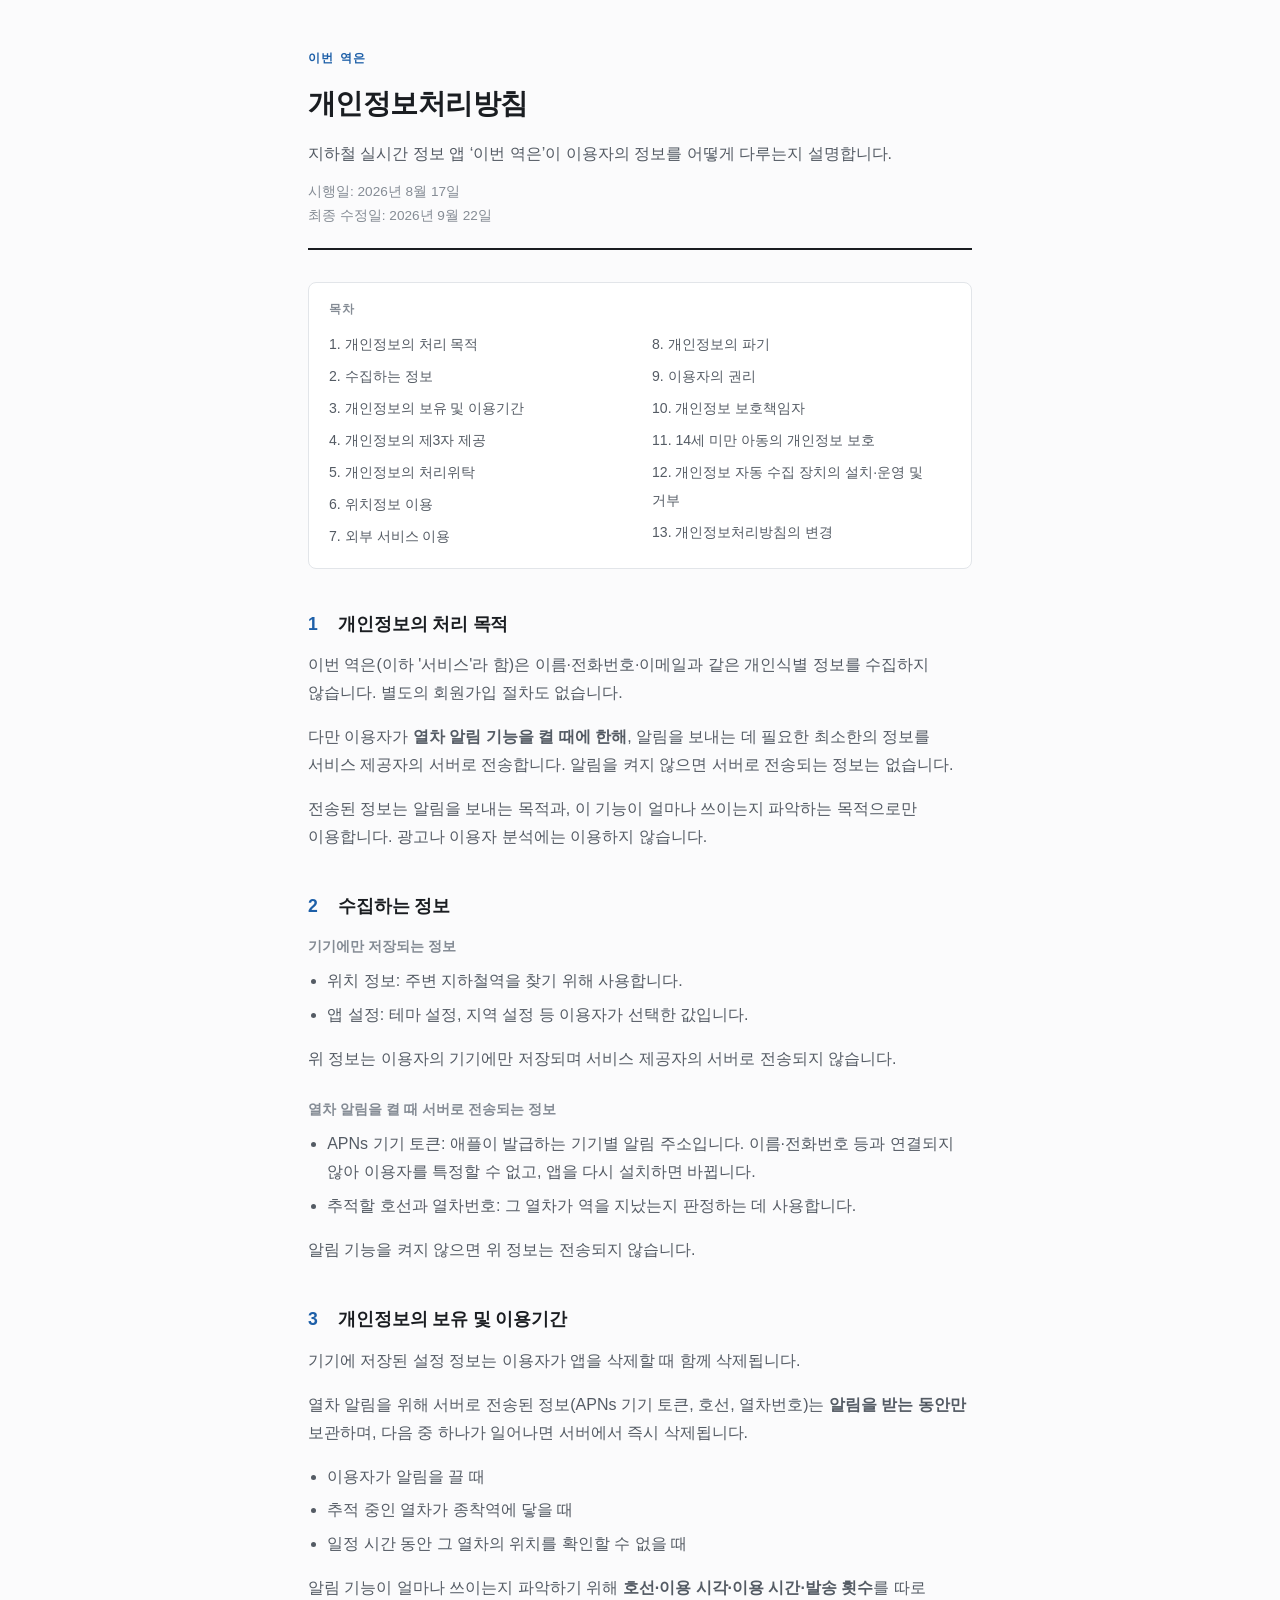
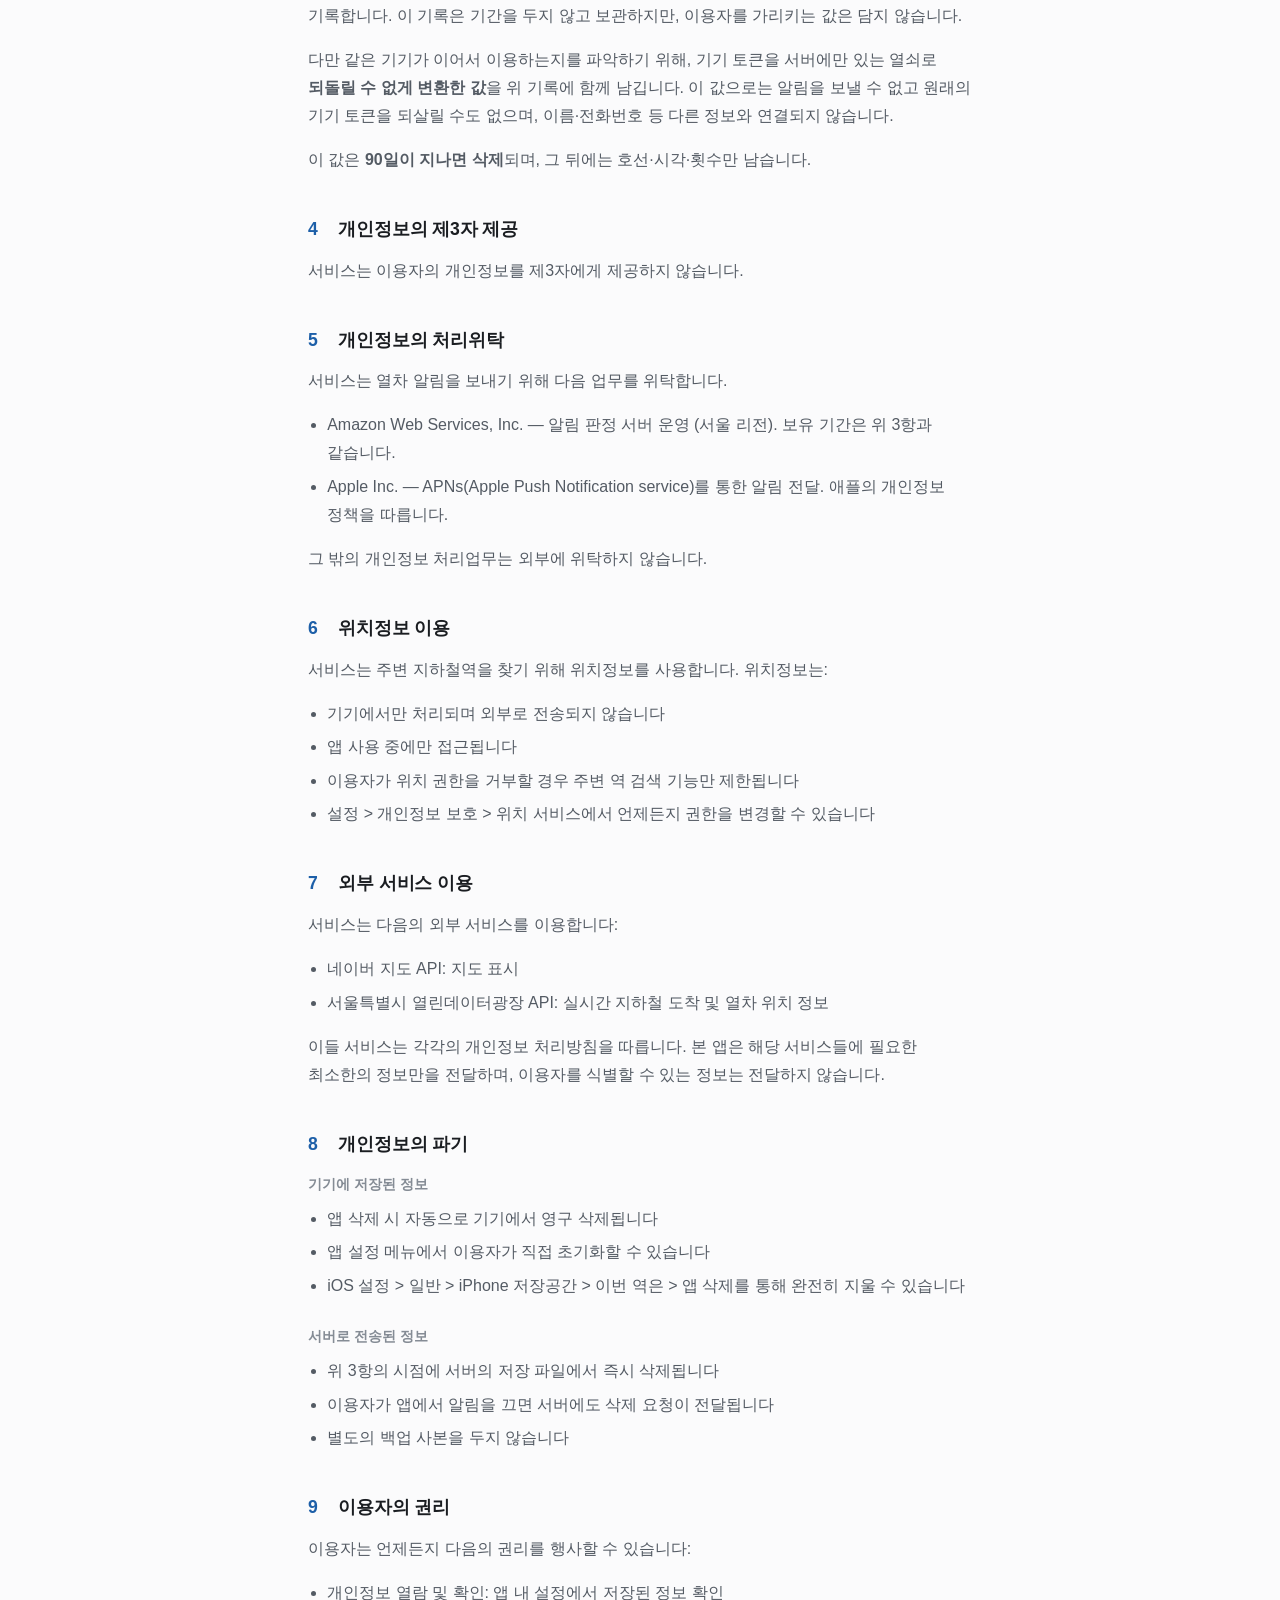
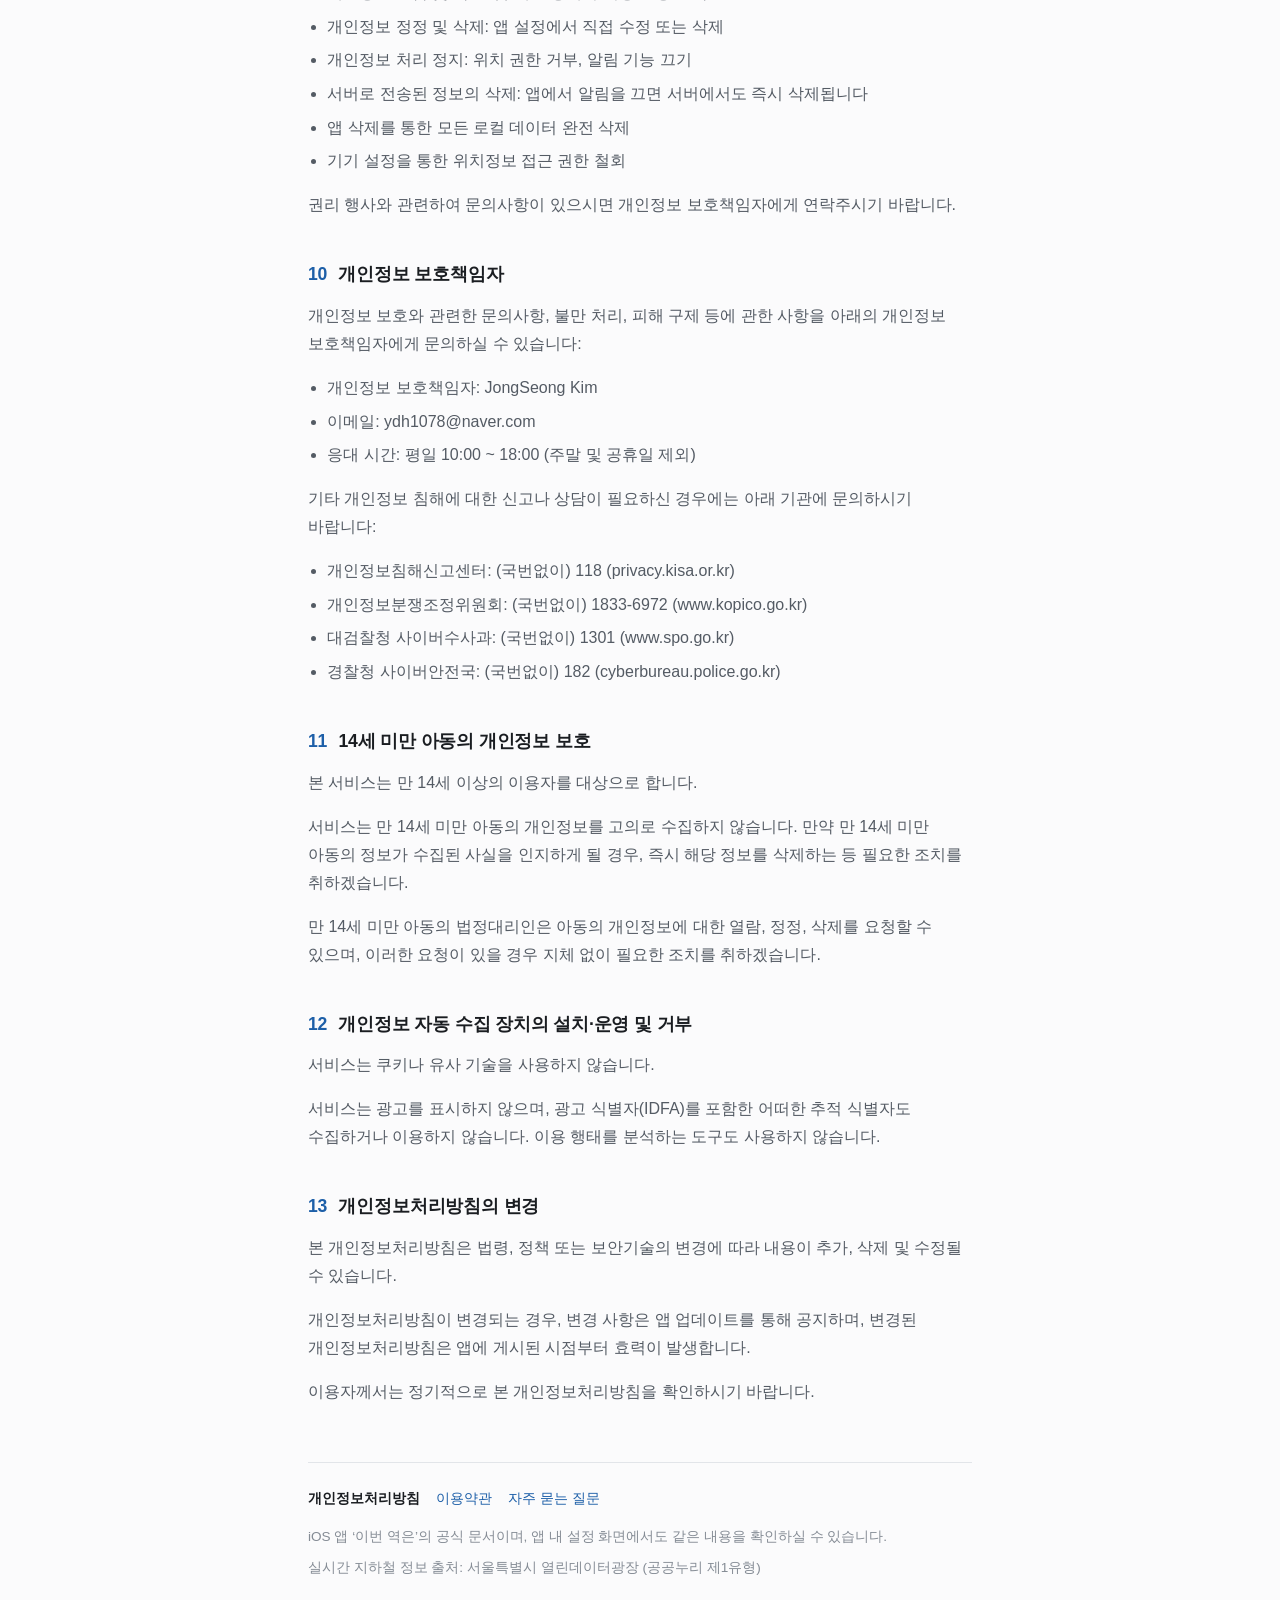
==== commit f454239c: "이용 현황 집계를 개인정보처리방침에 반영 서버가 같은 기기의 재이용을 셀 수 있게 되면서, 기기 토큰을 되돌릴 수 없게 변환한 값을 통계 기록에 남기게 됐다. 기존 문구는 "이 기" ====
--- a/docs/index.html
+++ b/docs/index.html
@@ -14,7 +14,7 @@
     <h1>개인정보처리방침</h1>
     <p class="lede">지하철 실시간 정보 앱 ‘이번 역은’이 이용자의 정보를 어떻게 다루는지 설명합니다.</p>
     <p class="dates">시행일: 2026년 8월 17일
-최종 수정일: 2026년 9월 20일</p>
+최종 수정일: 2026년 9월 22일</p>
   </header>
 
   <nav aria-label="목차"><h2>목차</h2><ul><li><a href="#s1">1. 개인정보의 처리 목적</a></li><li><a href="#s2">2. 수집하는 정보</a></li><li><a href="#s3">3. 개인정보의 보유 및 이용기간</a></li><li><a href="#s4">4. 개인정보의 제3자 제공</a></li><li><a href="#s5">5. 개인정보의 처리위탁</a></li><li><a href="#s6">6. 위치정보 이용</a></li><li><a href="#s7">7. 외부 서비스 이용</a></li><li><a href="#s8">8. 개인정보의 파기</a></li><li><a href="#s9">9. 이용자의 권리</a></li><li><a href="#s10">10. 개인정보 보호책임자</a></li><li><a href="#s11">11. 14세 미만 아동의 개인정보 보호</a></li><li><a href="#s12">12. 개인정보 자동 수집 장치의 설치·운영 및 거부</a></li><li><a href="#s13">13. 개인정보처리방침의 변경</a></li></ul></nav>
@@ -23,6 +23,7 @@
       <h2><span class="num">1</span>개인정보의 처리 목적</h2>
       <p>이번 역은(이하 &#x27;서비스&#x27;라 함)은 이름·전화번호·이메일과 같은 개인식별 정보를 수집하지 않습니다. 별도의 회원가입 절차도 없습니다.</p>
       <p>다만 이용자가 <strong>열차 알림 기능을 켤 때에 한해</strong>, 알림을 보내는 데 필요한 최소한의 정보를 서비스 제공자의 서버로 전송합니다. 알림을 켜지 않으면 서버로 전송되는 정보는 없습니다.</p>
+      <p>전송된 정보는 알림을 보내는 목적과, 이 기능이 얼마나 쓰이는지 파악하는 목적으로만 이용합니다. 광고나 이용자 분석에는 이용하지 않습니다.</p>
     </section>
     <section id="s2">
       <h2><span class="num">2</span>수집하는 정보</h2>
@@ -38,7 +39,9 @@
       <p>기기에 저장된 설정 정보는 이용자가 앱을 삭제할 때 함께 삭제됩니다.</p>
       <p>열차 알림을 위해 서버로 전송된 정보(APNs 기기 토큰, 호선, 열차번호)는 <strong>알림을 받는 동안만</strong> 보관하며, 다음 중 하나가 일어나면 서버에서 즉시 삭제됩니다.</p>
       <ul><li>이용자가 알림을 끌 때</li><li>추적 중인 열차가 종착역에 닿을 때</li><li>일정 시간 동안 그 열차의 위치를 확인할 수 없을 때</li></ul>
-      <p>알림 기능의 이용 현황을 파악하기 위해 호선·이용 시각·발송 횟수만 따로 기록합니다. 이 기록에는 기기 토큰이 들어가지 않아 특정 이용자와 연결할 수 없습니다.</p>
+      <p>알림 기능이 얼마나 쓰이는지 파악하기 위해 <strong>호선·이용 시각·이용 시간·발송 횟수</strong>를 따로 기록합니다. 이 기록은 기간을 두지 않고 보관하지만, 이용자를 가리키는 값은 담지 않습니다.</p>
+      <p>다만 같은 기기가 이어서 이용하는지를 파악하기 위해, 기기 토큰을 서버에만 있는 열쇠로 <strong>되돌릴 수 없게 변환한 값</strong>을 위 기록에 함께 남깁니다. 이 값으로는 알림을 보낼 수 없고 원래의 기기 토큰을 되살릴 수도 없으며, 이름·전화번호 등 다른 정보와 연결되지 않습니다.</p>
+      <p>이 값은 <strong>90일이 지나면 삭제</strong>되며, 그 뒤에는 호선·시각·횟수만 남습니다.</p>
     </section>
     <section id="s4">
       <h2><span class="num">4</span>개인정보의 제3자 제공</h2>
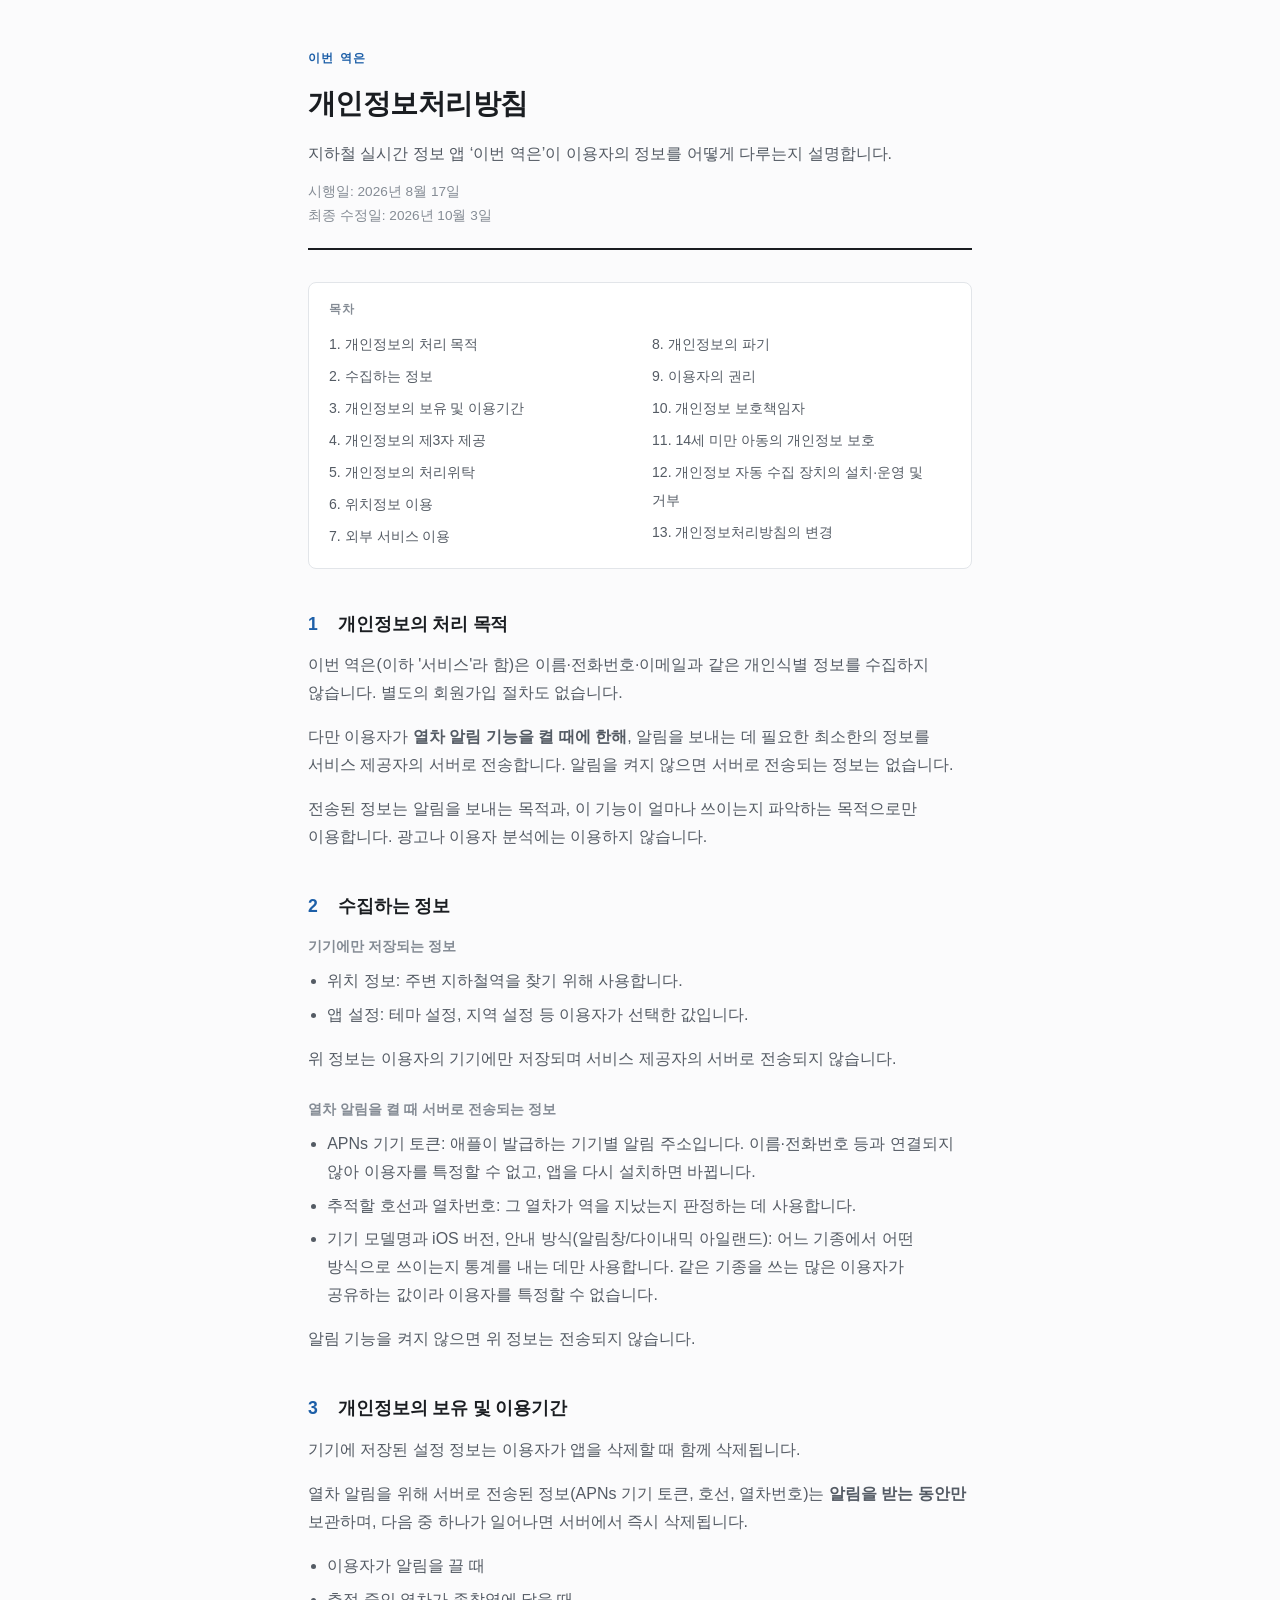
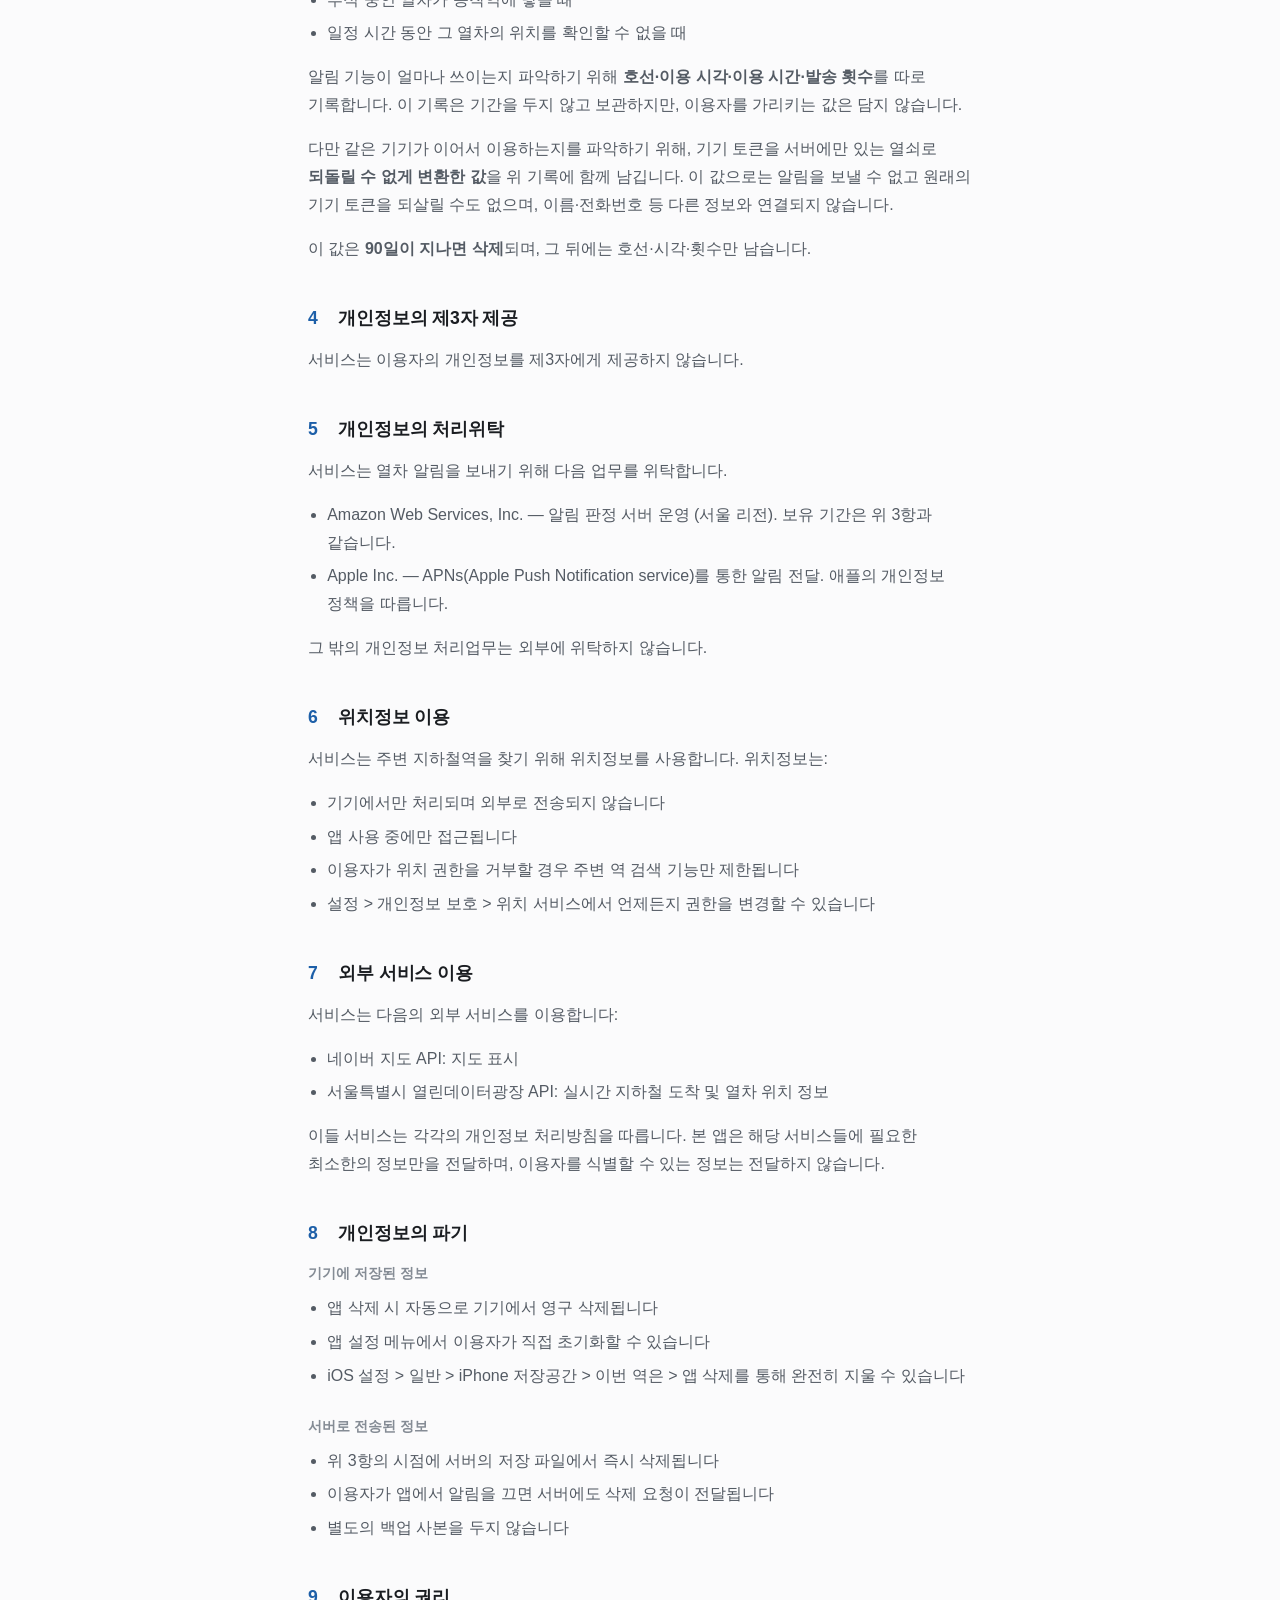
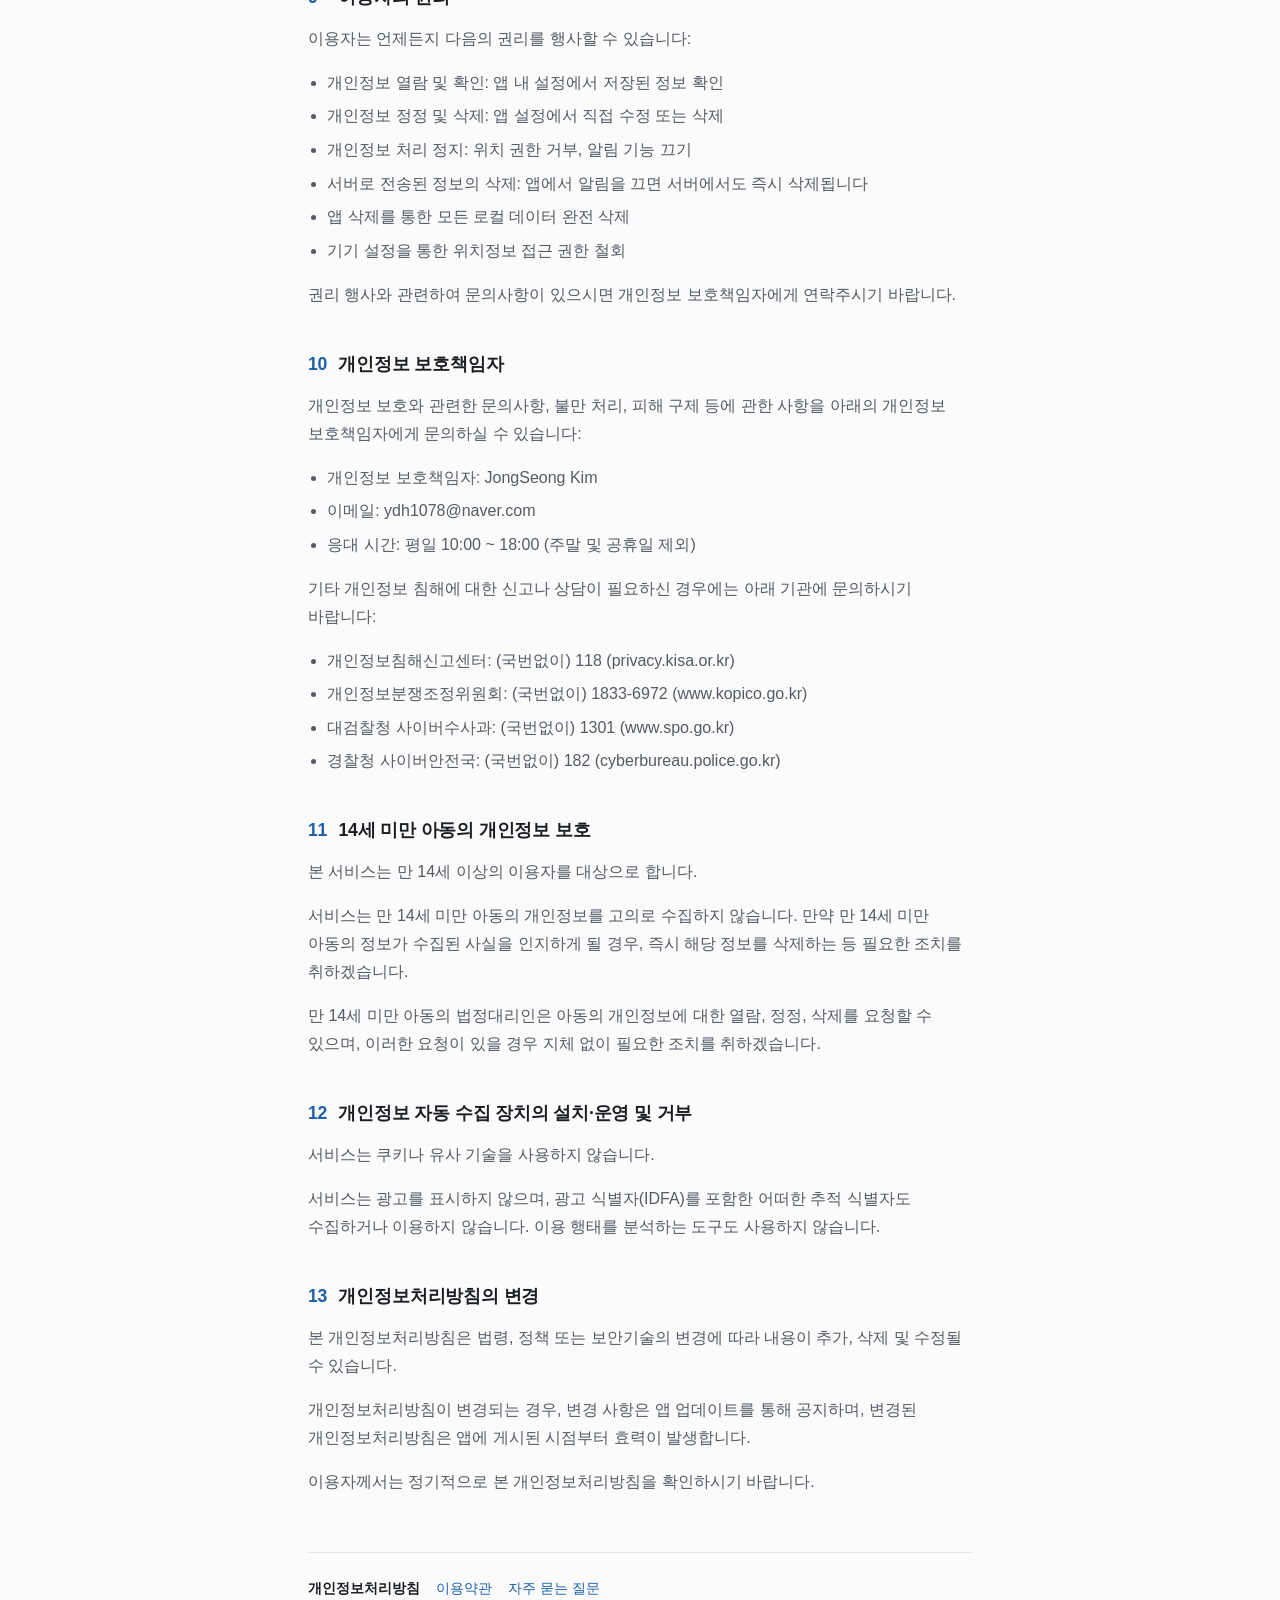
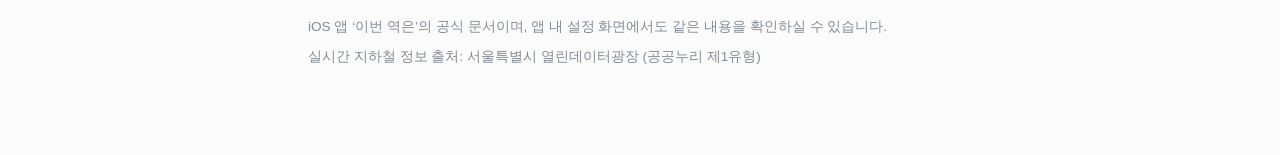
==== commit e6483085: "기기 모델·iOS 버전·안내 방식 통계 전송을 개인정보처리방침에 반영 Co-Authored-By: Claude Fable 5.1 <noreply@anthropic.com> Clau" ====
--- a/docs/index.html
+++ b/docs/index.html
@@ -14,7 +14,7 @@
     <h1>개인정보처리방침</h1>
     <p class="lede">지하철 실시간 정보 앱 ‘이번 역은’이 이용자의 정보를 어떻게 다루는지 설명합니다.</p>
     <p class="dates">시행일: 2026년 8월 17일
-최종 수정일: 2026년 9월 22일</p>
+최종 수정일: 2026년 10월 3일</p>
   </header>
 
   <nav aria-label="목차"><h2>목차</h2><ul><li><a href="#s1">1. 개인정보의 처리 목적</a></li><li><a href="#s2">2. 수집하는 정보</a></li><li><a href="#s3">3. 개인정보의 보유 및 이용기간</a></li><li><a href="#s4">4. 개인정보의 제3자 제공</a></li><li><a href="#s5">5. 개인정보의 처리위탁</a></li><li><a href="#s6">6. 위치정보 이용</a></li><li><a href="#s7">7. 외부 서비스 이용</a></li><li><a href="#s8">8. 개인정보의 파기</a></li><li><a href="#s9">9. 이용자의 권리</a></li><li><a href="#s10">10. 개인정보 보호책임자</a></li><li><a href="#s11">11. 14세 미만 아동의 개인정보 보호</a></li><li><a href="#s12">12. 개인정보 자동 수집 장치의 설치·운영 및 거부</a></li><li><a href="#s13">13. 개인정보처리방침의 변경</a></li></ul></nav>
@@ -31,7 +31,7 @@
       <ul><li>위치 정보: 주변 지하철역을 찾기 위해 사용합니다.</li><li>앱 설정: 테마 설정, 지역 설정 등 이용자가 선택한 값입니다.</li></ul>
       <p>위 정보는 이용자의 기기에만 저장되며 서비스 제공자의 서버로 전송되지 않습니다.</p>
       <h3>열차 알림을 켤 때 서버로 전송되는 정보</h3>
-      <ul><li>APNs 기기 토큰: 애플이 발급하는 기기별 알림 주소입니다. 이름·전화번호 등과 연결되지 않아 이용자를 특정할 수 없고, 앱을 다시 설치하면 바뀝니다.</li><li>추적할 호선과 열차번호: 그 열차가 역을 지났는지 판정하는 데 사용합니다.</li></ul>
+      <ul><li>APNs 기기 토큰: 애플이 발급하는 기기별 알림 주소입니다. 이름·전화번호 등과 연결되지 않아 이용자를 특정할 수 없고, 앱을 다시 설치하면 바뀝니다.</li><li>추적할 호선과 열차번호: 그 열차가 역을 지났는지 판정하는 데 사용합니다.</li><li>기기 모델명과 iOS 버전, 안내 방식(알림창/다이내믹 아일랜드): 어느 기종에서 어떤 방식으로 쓰이는지 통계를 내는 데만 사용합니다. 같은 기종을 쓰는 많은 이용자가 공유하는 값이라 이용자를 특정할 수 없습니다.</li></ul>
       <p>알림 기능을 켜지 않으면 위 정보는 전송되지 않습니다.</p>
     </section>
     <section id="s3">
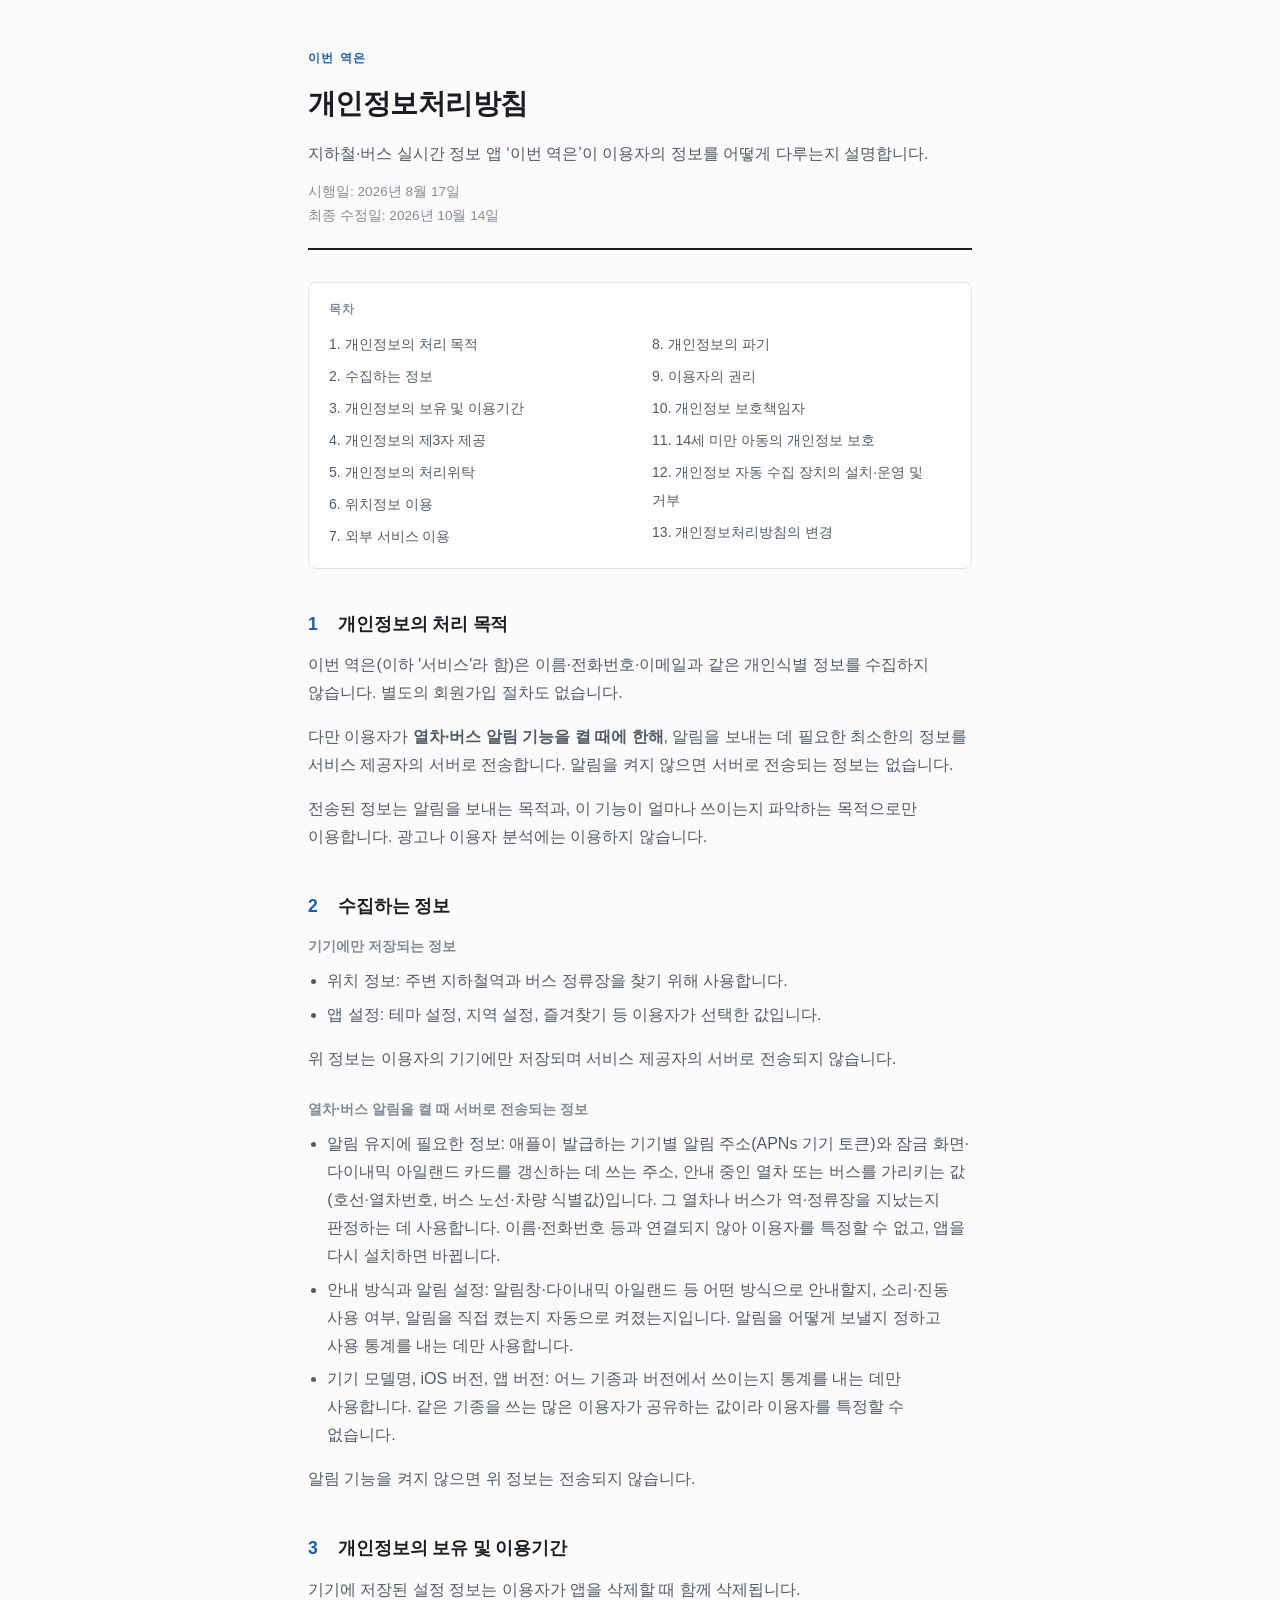
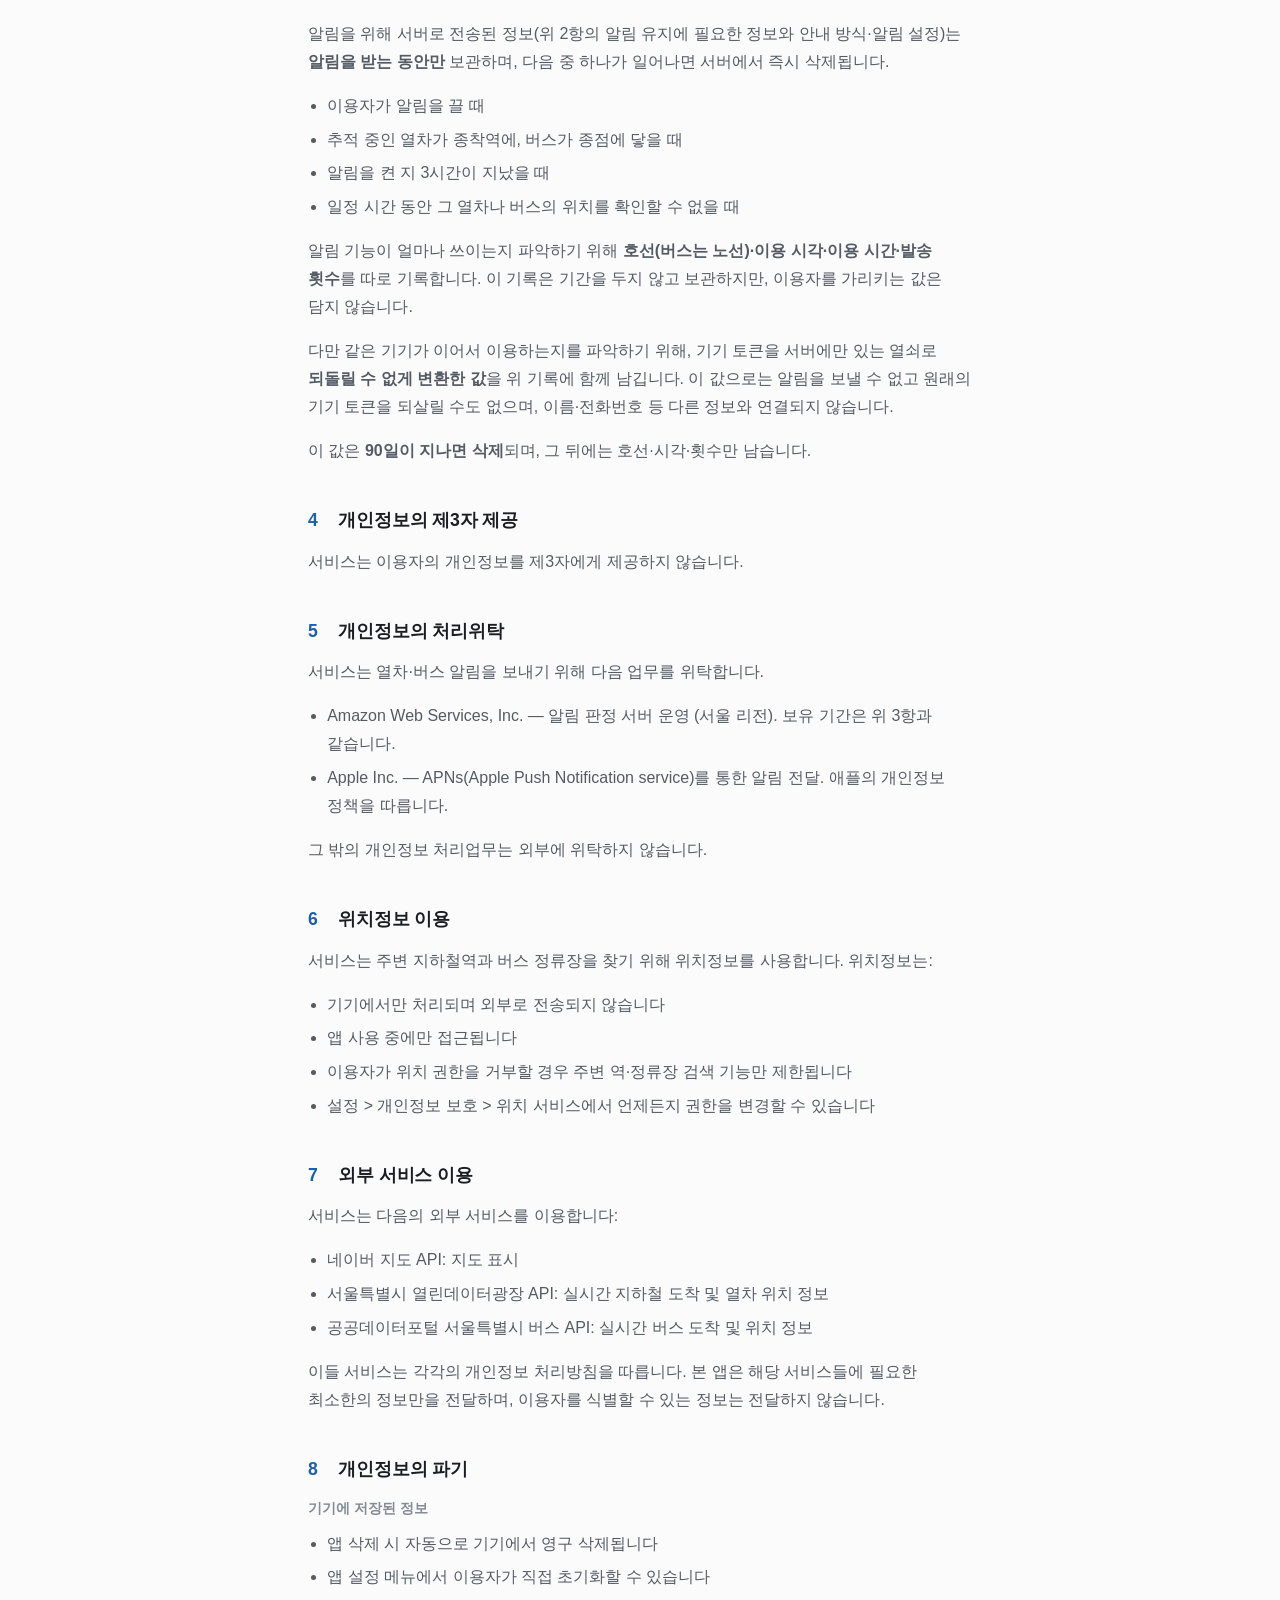
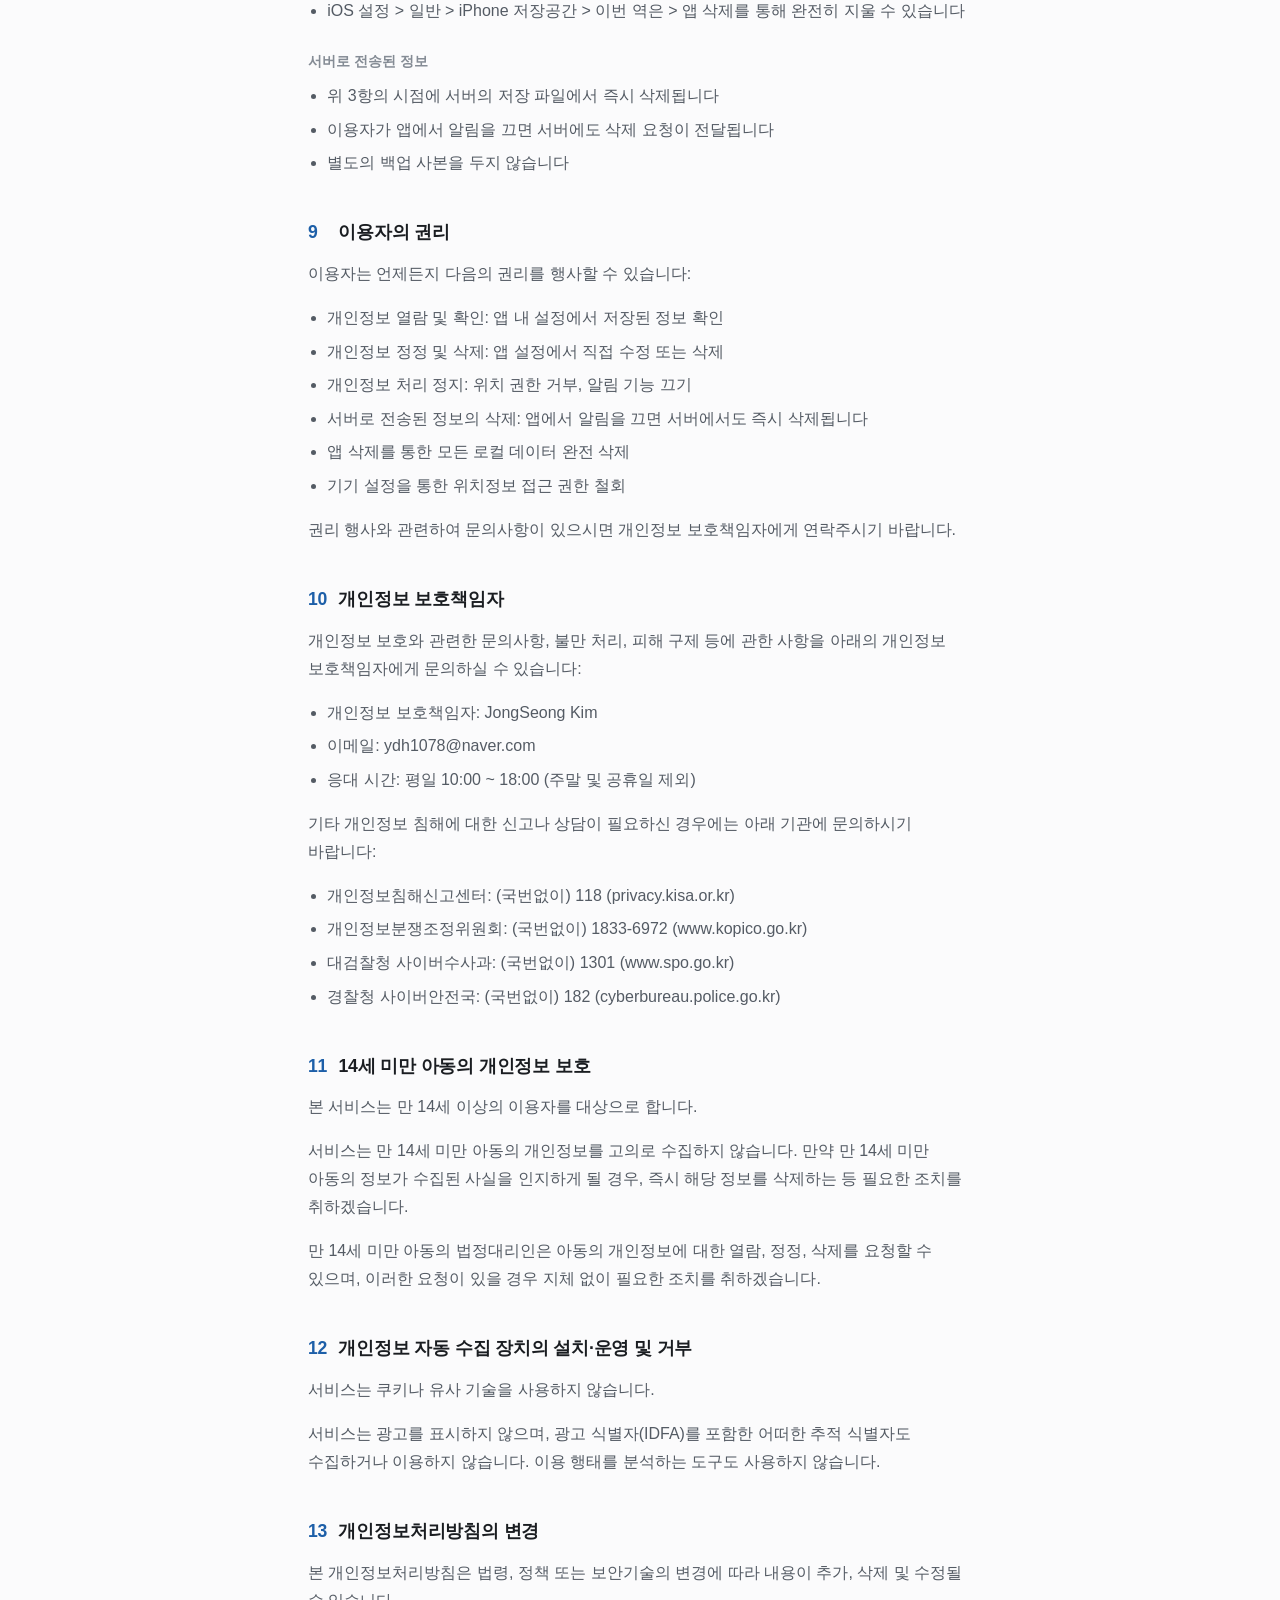
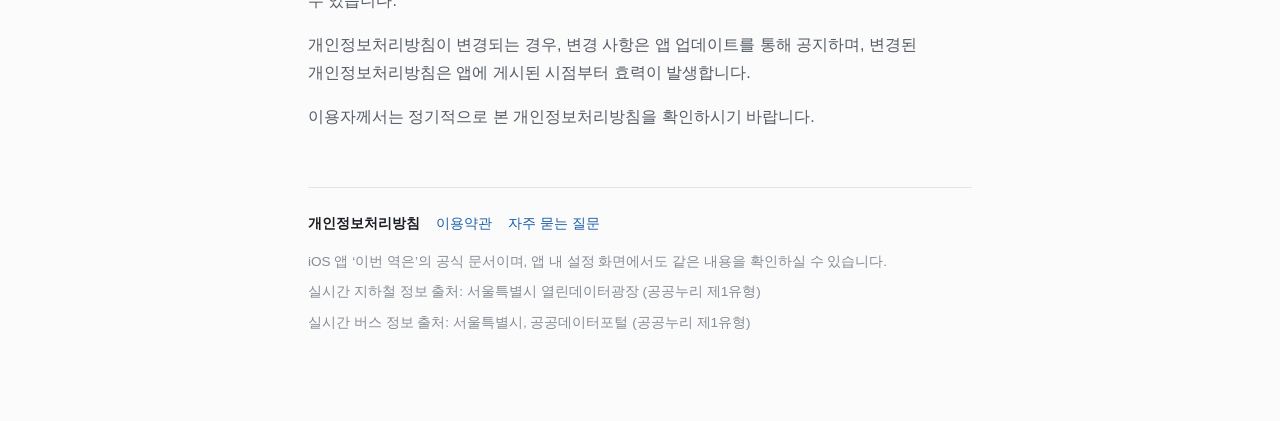
==== commit 6815ed67: "문서 최신화: 버스·안내 방식·알림 끄기 반영, FAQ 개인정보 항목 바로잡음 개인정보처리방침과 이용약관은 버스 알림과 Live Activity를 반영하고, 자주 묻는 질문은 개인" ====
--- a/docs/index.html
+++ b/docs/index.html
@@ -12,9 +12,9 @@
   <header>
     <p class="app"><a href="index.html">이번 역은</a></p>
     <h1>개인정보처리방침</h1>
-    <p class="lede">지하철 실시간 정보 앱 ‘이번 역은’이 이용자의 정보를 어떻게 다루는지 설명합니다.</p>
+    <p class="lede">지하철·버스 실시간 정보 앱 ‘이번 역은’이 이용자의 정보를 어떻게 다루는지 설명합니다.</p>
     <p class="dates">시행일: 2026년 8월 17일
-최종 수정일: 2026년 10월 3일</p>
+최종 수정일: 2026년 10월 14일</p>
   </header>
 
   <nav aria-label="목차"><h2>목차</h2><ul><li><a href="#s1">1. 개인정보의 처리 목적</a></li><li><a href="#s2">2. 수집하는 정보</a></li><li><a href="#s3">3. 개인정보의 보유 및 이용기간</a></li><li><a href="#s4">4. 개인정보의 제3자 제공</a></li><li><a href="#s5">5. 개인정보의 처리위탁</a></li><li><a href="#s6">6. 위치정보 이용</a></li><li><a href="#s7">7. 외부 서비스 이용</a></li><li><a href="#s8">8. 개인정보의 파기</a></li><li><a href="#s9">9. 이용자의 권리</a></li><li><a href="#s10">10. 개인정보 보호책임자</a></li><li><a href="#s11">11. 14세 미만 아동의 개인정보 보호</a></li><li><a href="#s12">12. 개인정보 자동 수집 장치의 설치·운영 및 거부</a></li><li><a href="#s13">13. 개인정보처리방침의 변경</a></li></ul></nav>
@@ -22,24 +22,24 @@
     <section id="s1">
       <h2><span class="num">1</span>개인정보의 처리 목적</h2>
       <p>이번 역은(이하 &#x27;서비스&#x27;라 함)은 이름·전화번호·이메일과 같은 개인식별 정보를 수집하지 않습니다. 별도의 회원가입 절차도 없습니다.</p>
-      <p>다만 이용자가 <strong>열차 알림 기능을 켤 때에 한해</strong>, 알림을 보내는 데 필요한 최소한의 정보를 서비스 제공자의 서버로 전송합니다. 알림을 켜지 않으면 서버로 전송되는 정보는 없습니다.</p>
+      <p>다만 이용자가 <strong>열차·버스 알림 기능을 켤 때에 한해</strong>, 알림을 보내는 데 필요한 최소한의 정보를 서비스 제공자의 서버로 전송합니다. 알림을 켜지 않으면 서버로 전송되는 정보는 없습니다.</p>
       <p>전송된 정보는 알림을 보내는 목적과, 이 기능이 얼마나 쓰이는지 파악하는 목적으로만 이용합니다. 광고나 이용자 분석에는 이용하지 않습니다.</p>
     </section>
     <section id="s2">
       <h2><span class="num">2</span>수집하는 정보</h2>
       <h3>기기에만 저장되는 정보</h3>
-      <ul><li>위치 정보: 주변 지하철역을 찾기 위해 사용합니다.</li><li>앱 설정: 테마 설정, 지역 설정 등 이용자가 선택한 값입니다.</li></ul>
+      <ul><li>위치 정보: 주변 지하철역과 버스 정류장을 찾기 위해 사용합니다.</li><li>앱 설정: 테마 설정, 지역 설정, 즐겨찾기 등 이용자가 선택한 값입니다.</li></ul>
       <p>위 정보는 이용자의 기기에만 저장되며 서비스 제공자의 서버로 전송되지 않습니다.</p>
-      <h3>열차 알림을 켤 때 서버로 전송되는 정보</h3>
-      <ul><li>APNs 기기 토큰: 애플이 발급하는 기기별 알림 주소입니다. 이름·전화번호 등과 연결되지 않아 이용자를 특정할 수 없고, 앱을 다시 설치하면 바뀝니다.</li><li>추적할 호선과 열차번호: 그 열차가 역을 지났는지 판정하는 데 사용합니다.</li><li>기기 모델명과 iOS 버전, 안내 방식(알림창/다이내믹 아일랜드): 어느 기종에서 어떤 방식으로 쓰이는지 통계를 내는 데만 사용합니다. 같은 기종을 쓰는 많은 이용자가 공유하는 값이라 이용자를 특정할 수 없습니다.</li></ul>
+      <h3>열차·버스 알림을 켤 때 서버로 전송되는 정보</h3>
+      <ul><li>알림 유지에 필요한 정보: 애플이 발급하는 기기별 알림 주소(APNs 기기 토큰)와 잠금 화면·다이내믹 아일랜드 카드를 갱신하는 데 쓰는 주소, 안내 중인 열차 또는 버스를 가리키는 값(호선·열차번호, 버스 노선·차량 식별값)입니다. 그 열차나 버스가 역·정류장을 지났는지 판정하는 데 사용합니다. 이름·전화번호 등과 연결되지 않아 이용자를 특정할 수 없고, 앱을 다시 설치하면 바뀝니다.</li><li>안내 방식과 알림 설정: 알림창·다이내믹 아일랜드 등 어떤 방식으로 안내할지, 소리·진동 사용 여부, 알림을 직접 켰는지 자동으로 켜졌는지입니다. 알림을 어떻게 보낼지 정하고 사용 통계를 내는 데만 사용합니다.</li><li>기기 모델명, iOS 버전, 앱 버전: 어느 기종과 버전에서 쓰이는지 통계를 내는 데만 사용합니다. 같은 기종을 쓰는 많은 이용자가 공유하는 값이라 이용자를 특정할 수 없습니다.</li></ul>
       <p>알림 기능을 켜지 않으면 위 정보는 전송되지 않습니다.</p>
     </section>
     <section id="s3">
       <h2><span class="num">3</span>개인정보의 보유 및 이용기간</h2>
       <p>기기에 저장된 설정 정보는 이용자가 앱을 삭제할 때 함께 삭제됩니다.</p>
-      <p>열차 알림을 위해 서버로 전송된 정보(APNs 기기 토큰, 호선, 열차번호)는 <strong>알림을 받는 동안만</strong> 보관하며, 다음 중 하나가 일어나면 서버에서 즉시 삭제됩니다.</p>
-      <ul><li>이용자가 알림을 끌 때</li><li>추적 중인 열차가 종착역에 닿을 때</li><li>일정 시간 동안 그 열차의 위치를 확인할 수 없을 때</li></ul>
-      <p>알림 기능이 얼마나 쓰이는지 파악하기 위해 <strong>호선·이용 시각·이용 시간·발송 횟수</strong>를 따로 기록합니다. 이 기록은 기간을 두지 않고 보관하지만, 이용자를 가리키는 값은 담지 않습니다.</p>
+      <p>알림을 위해 서버로 전송된 정보(위 2항의 알림 유지에 필요한 정보와 안내 방식·알림 설정)는 <strong>알림을 받는 동안만</strong> 보관하며, 다음 중 하나가 일어나면 서버에서 즉시 삭제됩니다.</p>
+      <ul><li>이용자가 알림을 끌 때</li><li>추적 중인 열차가 종착역에, 버스가 종점에 닿을 때</li><li>알림을 켠 지 3시간이 지났을 때</li><li>일정 시간 동안 그 열차나 버스의 위치를 확인할 수 없을 때</li></ul>
+      <p>알림 기능이 얼마나 쓰이는지 파악하기 위해 <strong>호선(버스는 노선)·이용 시각·이용 시간·발송 횟수</strong>를 따로 기록합니다. 이 기록은 기간을 두지 않고 보관하지만, 이용자를 가리키는 값은 담지 않습니다.</p>
       <p>다만 같은 기기가 이어서 이용하는지를 파악하기 위해, 기기 토큰을 서버에만 있는 열쇠로 <strong>되돌릴 수 없게 변환한 값</strong>을 위 기록에 함께 남깁니다. 이 값으로는 알림을 보낼 수 없고 원래의 기기 토큰을 되살릴 수도 없으며, 이름·전화번호 등 다른 정보와 연결되지 않습니다.</p>
       <p>이 값은 <strong>90일이 지나면 삭제</strong>되며, 그 뒤에는 호선·시각·횟수만 남습니다.</p>
     </section>
@@ -49,19 +49,19 @@
     </section>
     <section id="s5">
       <h2><span class="num">5</span>개인정보의 처리위탁</h2>
-      <p>서비스는 열차 알림을 보내기 위해 다음 업무를 위탁합니다.</p>
+      <p>서비스는 열차·버스 알림을 보내기 위해 다음 업무를 위탁합니다.</p>
       <ul><li>Amazon Web Services, Inc. — 알림 판정 서버 운영 (서울 리전). 보유 기간은 위 3항과 같습니다.</li><li>Apple Inc. — APNs(Apple Push Notification service)를 통한 알림 전달. 애플의 개인정보 정책을 따릅니다.</li></ul>
       <p>그 밖의 개인정보 처리업무는 외부에 위탁하지 않습니다.</p>
     </section>
     <section id="s6">
       <h2><span class="num">6</span>위치정보 이용</h2>
-      <p>서비스는 주변 지하철역을 찾기 위해 위치정보를 사용합니다. 위치정보는:</p>
-      <ul><li>기기에서만 처리되며 외부로 전송되지 않습니다</li><li>앱 사용 중에만 접근됩니다</li><li>이용자가 위치 권한을 거부할 경우 주변 역 검색 기능만 제한됩니다</li><li>설정 &gt; 개인정보 보호 &gt; 위치 서비스에서 언제든지 권한을 변경할 수 있습니다</li></ul>
+      <p>서비스는 주변 지하철역과 버스 정류장을 찾기 위해 위치정보를 사용합니다. 위치정보는:</p>
+      <ul><li>기기에서만 처리되며 외부로 전송되지 않습니다</li><li>앱 사용 중에만 접근됩니다</li><li>이용자가 위치 권한을 거부할 경우 주변 역·정류장 검색 기능만 제한됩니다</li><li>설정 &gt; 개인정보 보호 &gt; 위치 서비스에서 언제든지 권한을 변경할 수 있습니다</li></ul>
     </section>
     <section id="s7">
       <h2><span class="num">7</span>외부 서비스 이용</h2>
       <p>서비스는 다음의 외부 서비스를 이용합니다:</p>
-      <ul><li>네이버 지도 API: 지도 표시</li><li>서울특별시 열린데이터광장 API: 실시간 지하철 도착 및 열차 위치 정보</li></ul>
+      <ul><li>네이버 지도 API: 지도 표시</li><li>서울특별시 열린데이터광장 API: 실시간 지하철 도착 및 열차 위치 정보</li><li>공공데이터포털 서울특별시 버스 API: 실시간 버스 도착 및 위치 정보</li></ul>
       <p>이들 서비스는 각각의 개인정보 처리방침을 따릅니다. 본 앱은 해당 서비스들에 필요한 최소한의 정보만을 전달하며, 이용자를 식별할 수 있는 정보는 전달하지 않습니다.</p>
     </section>
     <section id="s8">
@@ -106,6 +106,7 @@
     <div class="doclinks"><span aria-current="page">개인정보처리방침</span><a href="terms.html">이용약관</a><a href="support.html">자주 묻는 질문</a></div>
     <p>iOS 앱 &lsquo;이번 역은&rsquo;의 공식 문서이며, 앱 내 설정 화면에서도 같은 내용을 확인하실 수 있습니다.</p>
     <p>실시간 지하철 정보 출처: 서울특별시 열린데이터광장 (공공누리 제1유형)</p>
+    <p>실시간 버스 정보 출처: 서울특별시, 공공데이터포털 (공공누리 제1유형)</p>
   </footer>
 </div>
 </body>
